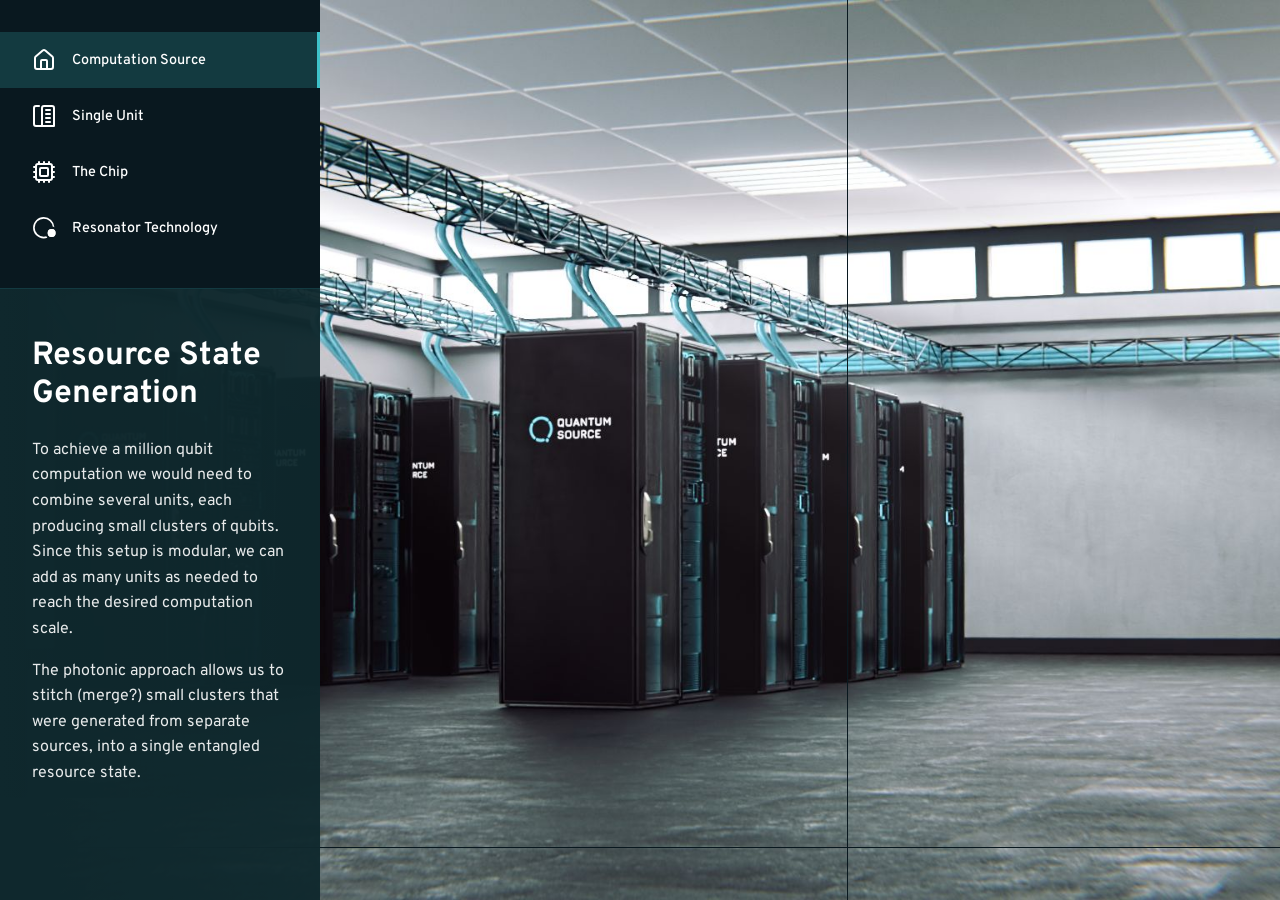
==== index.html @ 1ea974b0 "Nov 21 visuals" ====
<!DOCTYPE html>
<html lang="en">
<head>
    <meta charset="UTF-8">
    <meta name="viewport" content="width=device-width, initial-scale=1.0">
    <title>Quantum Source - Universal Quantum Computing</title>
    <link rel="icon" href="favicon.ico" type="image/x-icon">
    
    <!-- Google Fonts -->
    <link rel="preconnect" href="https://fonts.googleapis.com">
    <link rel="preconnect" href="https://fonts.gstatic.com" crossorigin>
    <link href="https://fonts.googleapis.com/css2?family=Overpass:ital,wght@0,100..900;1,100..900&display=swap" rel="stylesheet">
    
    <!-- Styles -->
    <link rel="stylesheet" href="style.css">
</head>
<body>
    <!-- Background Animation/Image Container -->
    <div class="background-container">
        <div id="clickCaptureLayer" class="click-capture-layer"></div>
        <img src="assets/images/state1.jpg" 
             alt="Quantum Source Lab Environment" 
             class="state-visual"
             id="stateVisual">
        <video class="state-animation" 
               id="stateAnimation"
               preload="auto"
               muted
               playsinline
               webkit-playsinline
               disablePictureInPicture>
            <source src="" type="video/webm">
        </video>
    </div>

    <!-- Desktop Sidebar -->
    <div class="sidebar">
        <!-- Utility Menu -->
        <div class="utility-menu">
            <button class="utility-btn" title="Menu">
                <svg class="utility-icon" viewBox="0 0 24 24">
                    <path d="M3 18h18v-2H3v2zm0-5h18v-2H3v2zm0-7v2h18V6H3z"/>
                </svg>
            </button>
            
            <button class="utility-btn" title="Home">
                <svg class="utility-icon" viewBox="0 0 24 24">
                    <path d="M10 20v-6h4v6h5v-8h3L12 3 2 12h3v8z"/>
                </svg>
            </button>
            
            <button class="utility-btn" title="Audio">
                <svg class="utility-icon" viewBox="0 0 24 24">
                    <path d="M3 9v6h4l5 5V4L7 9H3zm13.5 3c0-1.77-1.02-3.29-2.5-4.03v8.05c1.48-.73 2.5-2.25 2.5-4.02zM14 3.23v2.06c2.89.86 5 3.54 5 6.71s-2.11 5.85-5 6.71v2.06c4.01-.91 7-4.49 7-8.77s-2.99-7.86-7-8.77z"/>
                </svg>
            </button>
        </div>

        <!-- Desktop Navigation Menu -->
        <nav class="nav-menu">
            <button class="nav-item active" data-state="1">
                <img src="assets/ui-icons/nav-bar/house.svg" class="nav-icon" alt="Computation Source Icon">
                <span class="nav-text">Computation Source</span>
            </button>
            
            <button class="nav-item" data-state="2">
                <img src="assets/ui-icons/nav-bar/building-2.svg" class="nav-icon" alt="Single Unit Icon">
                <span class="nav-text">Single Unit</span>
            </button>
            
            <button class="nav-item" data-state="3">
                <img src="assets/ui-icons/nav-bar/cpu.svg" class="nav-icon" alt="The Chip Icon">
                <span class="nav-text">The Chip</span>
            </button>
            
            <button class="nav-item" data-state="4">
                <img src ="assets/ui-icons/nav-bar/cavity-QED2.svg" class="nav-icon" alt="Resonator Technology Icon">
                <span class="nav-text">Resonator Technology</span>
            </button>
        </nav>

        <!-- Desktop Content Area -->
        <div class="content-area" id="contentArea">
            <h1 class="main-title" id="mainTitle">Resource State Generation</h1>
            <p class="description" id="description1">
                To achieve a million qubit computation we would need to combine several units, each producing small clusters of qubits. Since this setup is modular, we can add as many units as needed to reach the desired computation scale.
            </p>
            <p class="description" id="description2">
                The photonic approach allows us to stitch (merge?) small clusters that were generated from separate sources, into a single entangled resource state.
            </p>
        </div>
    </div>

    <!-- Mobile Navigation Bar (shown only on mobile) -->
    <div class="mobile-nav-bar">
        <button class="nav-item active" data-state="1">
            <img src="assets/ui-icons/nav-bar/house.svg" class="nav-icon" alt="Computation Source Icon">
            <span class="nav-text">Computation Source</span>
        </button>
        
        <button class="nav-item" data-state="2">
            <img src="assets/ui-icons/nav-bar/building-2.svg" class="nav-icon" alt="Single Unit Icon">
            <span class="nav-text">Single Unit</span>
        </button>
        
        <button class="nav-item" data-state="3">
            <img src="assets/ui-icons/nav-bar/cpu.svg" class="nav-icon" alt="The Chip Icon">
            <span class="nav-text">The Chip</span>
        </button>
        
        <button class="nav-item" data-state="4">
            <img src="assets/ui-icons/nav-bar/cavity-QED2.svg" class="nav-icon" alt="Resonator Technology Icon">
            <span class="nav-text">Resonator Technology</span>
        </button>
    </div>

    <!-- Mobile Content Strip (shown only on mobile) -->
    <div class="mobile-content-strip" id="mobileContentArea">
        <h1 class="main-title" id="mobileMainTitle">Resource State Generation</h1>
        <p class="description" id="mobileDescription1">
            To achieve a million qubit computation we would need to combine several units, each producing small clusters of qubits. Since this setup is modular, we can add as many units as needed to reach the desired computation scale.
        </p>
        <p class="description" id="mobileDescription2">
            The photonic approach allows us to stitch (merge?) small clusters that were generated from separate sources, into a single entangled resource state.
        </p>
    </div>

    <!-- Script -->
    <script src="script.js"></script>
</body>
</html>
---- style.css ----
/* CSS Variables v13 - Fixed Mobile Layouts with Performance Optimizations */
:root {
    --secondary-bg: #0F282D;
    --main-bg: #183948;
    --menu-bar: #09181F;
    --secondary: #166470;
    --accent: #3EC1C9;
    --text-overlay-bg: rgba(15, 40, 45, 0.8);
    --menu-gradient: linear-gradient(90deg, #0F282D 0%, rgba(15, 40, 45, 0.8) 100%);
}

/* CSS Reset */
* {
    margin: 0;
    padding: 0;
    box-sizing: border-box;
}

html, body {
    height: 100%;
    font-family: 'Overpass', -apple-system, BlinkMacSystemFont, 'Segoe UI', Roboto, sans-serif;
    overflow: hidden;
    background: var(--menu-bar);
    /* Optimize touch responsiveness */
    touch-action: manipulation;
    -webkit-tap-highlight-color: transparent;
}

/* Full Screen Background Container */
.background-container {
    position: fixed;
    top: 0;
    left: 0;
    width: 100vw;
    height: 100vh;
    z-index: 1;
    overflow: hidden;
}

.state-visual {
    width: 100%;
    height: 100%;
    object-fit: cover;
    object-position: center;
    will-change: transform;
}

.state-animation {
    position: absolute;
    top: 0;
    left: 0;
    width: 100%;
    height: 100%;
    object-fit: cover;
    object-position: center;
    opacity: 0;
    transition: opacity 0.1s ease;
    z-index: 2;
    will-change: opacity;
}

.state-animation.playing {
    opacity: 1;
}

/* Make background elements completely non-interactive, EXCEPT the click capture layer */
.background-container {
    touch-action: none;
}

.state-visual,
.state-animation {
    pointer-events: none;
    user-select: none;
    -webkit-user-select: none;
    -webkit-touch-callout: none;
    -webkit-tap-highlight-color: transparent;
}

/* Prevent double-tap zooming */
.background-container {
    touch-action: none;
}

/* Desktop Layout - Default */
.sidebar {
    position: fixed;
    top: 0;
    left: 0;
    width: 25vw;
    height: 100vh;
    background: var(--menu-gradient);
    z-index: 10;
    display: flex;
    flex-direction: column;
}

/* Desktop Navigation Menu */
.nav-menu {
    background: var(--menu-bar);
    padding: 2rem 0;
    border-bottom: 1px solid rgba(62, 193, 201, 0.2);
}

.nav-item {
    display: flex;
    align-items: center;
    padding: 1rem 2rem;
    color: white;
    text-decoration: none;
    transition: background-color 0.1s ease, padding-left 0.15s ease, transform 0.05s ease;
    border: none;
    background: none;
    width: 100%;
    cursor: pointer;
    font-family: inherit;
    position: relative;
    overflow: hidden;
    transform: scale(1);
}

/* Immediate press feedback */
.nav-item:active {
    transform: scale(0.97);
    transition: transform 0.05s ease;
}

/* Ripple effect for immediate feedback */
.nav-item::before {
    content: '';
    position: absolute;
    top: 50%;
    left: 50%;
    width: 0;
    height: 0;
    border-radius: 50%;
    background: rgba(255, 255, 255, 0.3);
    transform: translate(-50%, -50%);
    transition: width 0.4s ease, height 0.4s ease;
}

.nav-item.ripple::before {
    width: 300px;
    height: 300px;
}

.nav-item:hover {
    background: rgba(62, 193, 201, 0.1);
    padding-left: 2.5rem;
}

.nav-item.active {
    background: rgba(62, 193, 201, 0.2);
    border-right: 3px solid var(--accent);
}

.nav-icon {
    width: 24px;
    height: 24px;
    margin-right: 1rem;
    fill: currentColor;
}

.nav-icon[src$=".svg"] {
    filter: brightness(0) invert(1);
}

.nav-text {
    font-size: 0.9rem;
    font-weight: 500;
}

/* Desktop Content Area */
.content-area {
    flex: 1;
    padding: 3rem 2rem;
    background: var(--text-overlay-bg);
    overflow-y: auto;
    transition: opacity 0.2s ease;
}

.content-area.fade-out {
    opacity: 0;
}

.main-title {
    font-family: 'Overpass', sans-serif;
    font-weight: 700;
    font-size: 2rem;
    color: white !important;
    line-height: 1.2;
    margin-bottom: 1.5rem;
}

.description {
    color: rgba(255, 255, 255, 0.9) !important;
    line-height: 1.6;
    font-size: 1rem;
    margin-bottom: 1rem;
}

.description:last-child {
    margin-bottom: 0;
}

.highlight {
    color: var(--accent) !important;
    font-weight: 600;
}

/* Mobile elements - hidden on desktop */
.mobile-nav-bar {
    display: none;
}

.mobile-content-strip {
    display: none;
}

.utility-menu {
    display: none;
}

/* Tablet Layout */
@media (max-width: 1024px) {
    .sidebar {
        width: 35vw;
    }
    
    .main-title {
        font-size: 1.75rem;
    }
    
    .nav-item {
        padding: 0.75rem 1.5rem;
    }
    
    .nav-item:hover {
        padding-left: 2rem;
    }
}

/* MOBILE LAYOUTS - General mobile styles first */
@media (max-width: 768px) {
    /* Hide desktop sidebar on all mobile */
    .sidebar {
        display: none;
    }
    
    /* Mobile nav bar styling */
    .mobile-nav-bar {
        display: flex;
        position: fixed;
        top: 0;
        left: 0;
        width: 100vw;
        height: 60px;
        background: var(--menu-bar);
        z-index: 20;
        align-items: center;
        justify-content: space-around;
        border-bottom: 1px solid rgba(62, 193, 201, 0.2);
    }
    
    .mobile-nav-bar .nav-item {
        display: flex;
        flex-direction: column;
        align-items: center;
        padding: 0.5rem;
        color: white;
        background: none;
        border: none;
        cursor: pointer;
        font-family: inherit;
        transition: all 0.1s ease;
        flex: 1;
        gap: 0.25rem;
        margin-right: 0;
    }
    
    .mobile-nav-bar .nav-item:active {
        transform: scale(0.95);
    }
    
    .mobile-nav-bar .nav-item:hover {
        background: rgba(62, 193, 201, 0.1);
    }
    
    .mobile-nav-bar .nav-item.active {
        background: rgba(62, 193, 201, 0.2);
        border-bottom: 2px solid var(--accent);
        border-right: none;
    }
    
    .mobile-nav-bar .nav-icon {
        width: 20px;
        height: 20px;
        fill: currentColor;
        margin-right: 0;
    }
    
    .mobile-nav-bar .nav-icon[src$=".svg"] {
        filter: brightness(0) invert(1);
    }
    
    .mobile-nav-bar .nav-text {
        font-size: 0.7rem;
        font-weight: 500;
    }
    
    /* Mobile content strip styling */
    .mobile-content-strip {
        display: block;
        position: fixed;
        bottom: 0;
        left: 0;
        right: 0;
        width: 100vw;
        background: var(--text-overlay-bg);
        z-index: 15;
        padding: 1.25rem;
        overflow-y: auto;
        transition: opacity 0.2s ease;
        box-shadow: 0 -2px 15px rgba(0, 0, 0, 0.4);
    }
    
    .mobile-content-strip.fade-out {
        opacity: 0;
    }
    
    .mobile-content-strip .main-title {
        font-size: 1.3rem;
        margin-bottom: 0.75rem;
        line-height: 1.2;
        color: white !important;
        font-weight: 700;
    }
    
    .mobile-content-strip .description {
        font-size: 0.95rem;
        line-height: 1.5;
        margin-bottom: 0.5rem;
        color: rgba(255, 255, 255, 0.9) !important;
    }
    
    .mobile-content-strip .description:last-child {
        margin-bottom: 0;
    }
}

/* MOBILE PORTRAIT Mode - for taller screens */
@media (max-width: 768px) and (orientation: portrait) {
    /* Background container fills viewport */
    .background-container {
        position: fixed;
        top: 60px;
        left: 0;
        right: 0;
        bottom: 0;
        width: 100vw;
        height: calc(100vh - 60px);
        z-index: 1;
    }
    
    /* Image anchored to top of container */
    .state-visual,
    .state-animation {
        position: absolute;
        top: 0;
        left: 0;
        width: 100%;
        height: auto;
        max-height: 65vh;
        object-fit: contain;
        object-position: top center;
    }
    
    /* Content strip - positioned by JavaScript */
    .mobile-content-strip {
        position: fixed;
        left: 0;
        right: 0;
        width: 100vw;
        background: var(--text-overlay-bg);
        z-index: 15;
        padding: 1.25rem;
        overflow-y: auto;
        transition: top 0.3s ease;
        box-shadow: 0 -2px 15px rgba(0, 0, 0, 0.4);
    }
}

/* LANDSCAPE Mode - When height < 740px */
@media (max-width: 1024px) and (orientation: landscape) {
    /* Hide portrait mobile elements */
    .mobile-nav-bar {
        display: none !important;
    }
    
    .mobile-content-strip {
        display: none !important;
    }
    
    /* Show landscape sidebar */
    .sidebar {
        display: flex !important;
        position: fixed;
        top: 0;
        left: 0;
        width: 12vw;
        min-width: 80px;
        height: 100vh;
        background: var(--menu-bar);
        z-index: 10;
        flex-direction: column;
        border-right: 1px solid rgba(62, 193, 201, 0.2);
    }
    
    .sidebar .nav-menu {
        padding: 1rem 0;
        border-bottom: none;
        background: transparent;
    }
    
    .sidebar .nav-item {
        flex-direction: column;
        padding: 0.75rem 0.5rem;
        text-align: center;
        margin-right: 0;
    }
    
    .sidebar .nav-item:hover {
        padding-left: 0.5rem;
    }
    
    .sidebar .nav-item.active {
        border-right: none;
        border-left: 3px solid var(--accent);
    }
    
    .sidebar .nav-icon {
        margin-right: 0;
        margin-bottom: 0.25rem;
        width: 20px;
        height: 20px;
    }
    
    .sidebar .nav-text {
        font-size: 0.65rem;
        line-height: 1;
    }
    
    /* Hide sidebar's content area */
    .sidebar .content-area {
        display: none;
    }
    
    /* Show desktop content area in middle */
    .content-area {
        display: block !important;
        position: fixed;
        top: 0;
        left: 12vw;
        width: 35vw;
        height: 100vh;
        padding: 2rem 1.5rem;
        overflow-y: auto;
        background: var(--text-overlay-bg);
        z-index: 5;
    }
    
    .content-area .main-title {
        font-size: 1.4rem;
        margin-bottom: 1rem;
    }
    
    .content-area .description {
        font-size: 0.9rem;
        line-height: 1.5;
    }
    
    /* Background on right side for landscape */
    .background-container {
        position: fixed;
        left: 47vw;
        right: 0;
        top: 0;
        height: 100vh;
        width: 53vw;
        z-index: 1;
        display: block;
    }
    
    /* Reset visual positioning for landscape */
    .state-visual,
    .state-animation {
        position: absolute;
        width: 100%;
        height: 100%;
        object-fit: cover;
        object-position: center;
        max-height: none;
    }
}

/* Small devices portrait adjustments */
@media (max-width: 480px) and (min-height: 740px) {
    .mobile-nav-bar {
        height: 50px;
    }
    
    .mobile-nav-bar .nav-icon {
        width: 18px;
        height: 18px;
    }
    
    .mobile-nav-bar .nav-text {
        font-size: 0.65rem;
    }
    
    .background-container {
        top: 50px;
        height: calc(100vh - 50px);
    }
    
    .state-visual,
    .state-animation {
        max-height: calc(100vh - 50px - 180px); /* Adjusted for smaller nav */
    }
    
    .mobile-content-strip {
        max-height: 40vh;
        padding: 1rem;
    }
    
    .mobile-content-strip .main-title {
        font-size: 1.15rem;
    }
    
    .mobile-content-strip .description {
        font-size: 0.85rem;
    }
}

/* Text transition effects */
.text-transition-wrapper {
    transition: opacity 0.2s ease-in-out;
}

.click-capture-layer {
    position: absolute;
    top: 0;
    left: 0;
    width: 100%;
    height: 100%;
    z-index: 5; /* Above videos but below UI elements */
    cursor: pointer; /* Shows a hand cursor to indicate clickability */
    pointer-events: auto; /* Allows clicks to pass through */

    -webkit-user-select: none !important;
    -ms-user-select: none !important;
    user-select: none !important;
    -webkit-tap-highlight-color: transparent !important;
    -webkit-touch-callout: none !important;
    outline: none !important;
}

/* Force alignment between static images and animations regardless of media queries */
.state-visual,
.state-animation {
    position: absolute !important;
    top: 0 !important;
    left: 0 !important;
    width: 100% !important;
    height: 100% !important;
    object-fit: cover !important;
    object-position: center !important;
    max-height: none !important;
}

/* Keep other properties for animations */
.state-animation {
    opacity: 0;
    transition: opacity 0.1s ease;
    z-index: 2;
}

/* Keep videos and images protected from direct interaction */
.state-visual,
.state-animation {
    pointer-events: none;
    user-select: none;
    -webkit-user-select: none;
}

/* FINAL OVERRIDE FOR ALL MEDIA QUERIES - ADD AT END OF FILE */
.state-visual,
.state-animation {
    position: absolute !important;
    left: 0 !important;
    width: 100% !important;
    object-fit: cover !important;
}

/* Desktop and landscape mode */
@media (min-width: 769px), (max-width: 768px) and (orientation: landscape) {
    .state-visual,
    .state-animation {
        top: 0 !important;
        height: 100% !important; 
        max-height: none !important;
        object-position: center !important;
    }
}

/* Portrait mode - show full visuals without cropping */
@media (max-width: 768px) and (orientation: portrait) {
    .state-visual,
    .state-animation {
        position: absolute !important;
        top: 0 !important;
        left: 0 !important;
        width: 100% !important;
        height: auto !important; /* Let height adjust based on aspect ratio */
        max-height: 60vh !important;
        object-fit: contain !important; /* Show entire image without cropping */
        object-position: center top !important;
    }
    
    /* Optional: Add a background color to fill empty space */
    .background-container {
        background-color: #09181F;
        touch-action: none;
        -webkit-tap-highlight-color: transparent !important;
        -webkit-touch-callout: none !important;
        user-select: none !important;
        -webkit-user-select: none !important;
        -ms-user-select: none !important;
        outline: none !important;
    }
}

/* Make sure click capture works */
.click-capture-layer {
    position: absolute !important;
    top: 0 !important;
    left: 0 !important;
    width: 100% !important;
    height: 100% !important;
    z-index: 10 !important;
    cursor: pointer !important;
    pointer-events: auto !important;
}

/* Performance optimizations */
.nav-item,
.state-visual,
.state-animation,
.content-area {
    -webkit-backface-visibility: hidden;
    backface-visibility: hidden;
    -webkit-transform: translateZ(0);
    transform: translateZ(0);
}
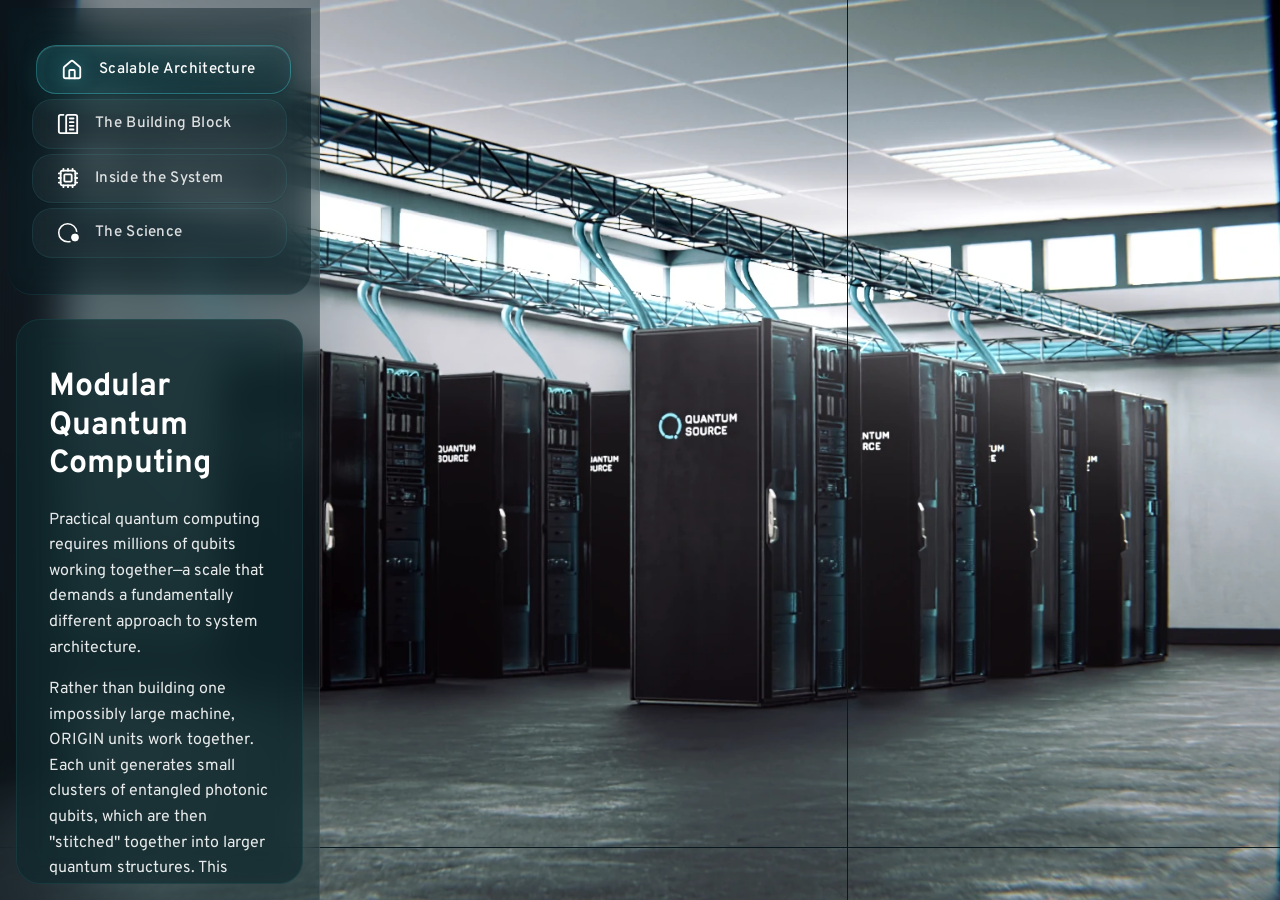
==== commit 4303ca6f: "fixed glitching visuals" ====
--- a/index.html
+++ b/index.html
@@ -18,7 +18,7 @@
     <!-- Background Animation/Image Container -->
     <div class="background-container">
         <div id="clickCaptureLayer" class="click-capture-layer"></div>
-        <img src="assets/images/state1.jpg" 
+        <img src="assets/images/state1.webp" 
              alt="Quantum Source Lab Environment" 
              class="state-visual"
              id="stateVisual">
@@ -59,34 +59,34 @@
         <!-- Desktop Navigation Menu -->
         <nav class="nav-menu">
             <button class="nav-item active" data-state="1">
-                <img src="assets/ui-icons/nav-bar/house.svg" class="nav-icon" alt="Computation Source Icon">
-                <span class="nav-text">Computation Source</span>
+                <img src="assets/ui-icons/nav-bar/house.svg" class="nav-icon" alt="Scalable Architecture Icon">
+                <span class="nav-text">Scalable Architecture</span>
             </button>
             
             <button class="nav-item" data-state="2">
-                <img src="assets/ui-icons/nav-bar/building-2.svg" class="nav-icon" alt="Single Unit Icon">
-                <span class="nav-text">Single Unit</span>
+                <img src="assets/ui-icons/nav-bar/building-2.svg" class="nav-icon" alt="The Building Block Icon">
+                <span class="nav-text">The Building Block</span>
             </button>
             
             <button class="nav-item" data-state="3">
-                <img src="assets/ui-icons/nav-bar/cpu.svg" class="nav-icon" alt="The Chip Icon">
-                <span class="nav-text">The Chip</span>
+                <img src="assets/ui-icons/nav-bar/cpu.svg" class="nav-icon" alt="Inside the System Icon">
+                <span class="nav-text">Inside the System</span>
             </button>
             
             <button class="nav-item" data-state="4">
-                <img src ="assets/ui-icons/nav-bar/cavity-QED2.svg" class="nav-icon" alt="Resonator Technology Icon">
-                <span class="nav-text">Resonator Technology</span>
+                <img src ="assets/ui-icons/nav-bar/cavity-QED2.svg" class="nav-icon" alt="The Science Icon">
+                <span class="nav-text">The Science</span>
             </button>
         </nav>
 
         <!-- Desktop Content Area -->
         <div class="content-area" id="contentArea">
-            <h1 class="main-title" id="mainTitle">Resource State Generation</h1>
+            <h1 class="main-title" id="mainTitle">Modular Quantum Computing</h1>
             <p class="description" id="description1">
-                To achieve a million qubit computation we would need to combine several units, each producing small clusters of qubits. Since this setup is modular, we can add as many units as needed to reach the desired computation scale.
+                Practical quantum computing requires millions of qubits working together—a scale that demands a fundamentally different approach to system architecture.
             </p>
             <p class="description" id="description2">
-                The photonic approach allows us to stitch (merge?) small clusters that were generated from separate sources, into a single entangled resource state.
+                Rather than building one impossibly large machine, ORIGIN units work together. Each unit generates small clusters of entangled photonic qubits, which are then "stitched" together into larger quantum structures. This fusion-based approach means computational power scales with the number of units deployed.
             </p>
         </div>
     </div>
@@ -94,34 +94,34 @@
     <!-- Mobile Navigation Bar (shown only on mobile) -->
     <div class="mobile-nav-bar">
         <button class="nav-item active" data-state="1">
-            <img src="assets/ui-icons/nav-bar/house.svg" class="nav-icon" alt="Computation Source Icon">
-            <span class="nav-text">Computation Source</span>
+            <img src="assets/ui-icons/nav-bar/house.svg" class="nav-icon" alt="Scalable Architecture Icon">
+            <span class="nav-text">Scalable Architecture</span>
         </button>
         
         <button class="nav-item" data-state="2">
-            <img src="assets/ui-icons/nav-bar/building-2.svg" class="nav-icon" alt="Single Unit Icon">
-            <span class="nav-text">Single Unit</span>
+            <img src="assets/ui-icons/nav-bar/building-2.svg" class="nav-icon" alt="The Building Block Icon">
+            <span class="nav-text">The Building Block</span>
         </button>
         
         <button class="nav-item" data-state="3">
-            <img src="assets/ui-icons/nav-bar/cpu.svg" class="nav-icon" alt="The Chip Icon">
-            <span class="nav-text">The Chip</span>
+            <img src="assets/ui-icons/nav-bar/cpu.svg" class="nav-icon" alt="Inside the System Icon">
+            <span class="nav-text">Inside the System</span>
         </button>
         
         <button class="nav-item" data-state="4">
-            <img src="assets/ui-icons/nav-bar/cavity-QED2.svg" class="nav-icon" alt="Resonator Technology Icon">
-            <span class="nav-text">Resonator Technology</span>
+            <img src="assets/ui-icons/nav-bar/cavity-QED2.svg" class="nav-icon" alt="The Science Icon">
+            <span class="nav-text">The Science</span>
         </button>
     </div>
 
     <!-- Mobile Content Strip (shown only on mobile) -->
     <div class="mobile-content-strip" id="mobileContentArea">
-        <h1 class="main-title" id="mobileMainTitle">Resource State Generation</h1>
+        <h1 class="main-title" id="mobileMainTitle">Modular Quantum Computing</h1>
         <p class="description" id="mobileDescription1">
-            To achieve a million qubit computation we would need to combine several units, each producing small clusters of qubits. Since this setup is modular, we can add as many units as needed to reach the desired computation scale.
+            Practical quantum computing requires millions of qubits working together—a scale that demands a fundamentally different approach to system architecture.
         </p>
         <p class="description" id="mobileDescription2">
-            The photonic approach allows us to stitch (merge?) small clusters that were generated from separate sources, into a single entangled resource state.
+            Rather than building one impossibly large machine, ORIGIN units work together. Each unit generates small clusters of entangled photonic qubits, which are then "stitched" together into larger quantum structures. This fusion-based approach means computational power scales with the number of units deployed.
         </p>
     </div>
 
--- a/style.css
+++ b/style.css
@@ -1,4 +1,4 @@
-/* CSS Variables v13 - Fixed Mobile Layouts with Performance Optimizations */
+/* CSS Variables v13 - Modern Elegant Design with Glass Morphism */
 :root {
     --secondary-bg: #0F282D;
     --main-bg: #183948;
@@ -7,6 +7,10 @@
     --accent: #3EC1C9;
     --text-overlay-bg: rgba(15, 40, 45, 0.8);
     --menu-gradient: linear-gradient(90deg, #0F282D 0%, rgba(15, 40, 45, 0.8) 100%);
+    --glass-bg: rgba(255, 255, 255, 0.05);
+    --glass-border: rgba(62, 193, 201, 0.1);
+    --glass-hover: rgba(62, 193, 201, 0.08);
+    --glass-active: linear-gradient(135deg, rgba(62, 193, 201, 0.2), rgba(22, 100, 112, 0.15));
 }
 
 /* CSS Reset */
@@ -52,11 +56,17 @@
     width: 100%;
     height: 100%;
     object-fit: cover;
-    object-position: center;
+    object-position: center center;
     opacity: 0;
     transition: opacity 0.1s ease;
     z-index: 2;
     will-change: opacity;
+    /* Force consistent scaling regardless of video dimensions */
+    transform: scale(1);
+    transform-origin: center center;
+    /* Ensure consistent pixel alignment */
+    backface-visibility: hidden;
+    -webkit-backface-visibility: hidden;
 }
 
 .state-animation.playing {
@@ -89,7 +99,10 @@
     left: 0;
     width: 25vw;
     height: 100vh;
-    background: var(--menu-gradient);
+    background: rgba(15, 40, 45, 0.4);
+    backdrop-filter: blur(20px);
+    -webkit-backdrop-filter: blur(20px);
+    border-right: 1px solid rgba(62, 193, 201, 0.15);
     z-index: 10;
     display: flex;
     flex-direction: column;
@@ -97,86 +110,139 @@
 
 /* Desktop Navigation Menu */
 .nav-menu {
-    background: var(--menu-bar);
-    padding: 2rem 0;
-    border-bottom: 1px solid rgba(62, 193, 201, 0.2);
+    background: rgba(9, 24, 31, 0.3);
+    backdrop-filter: blur(15px);
+    -webkit-backdrop-filter: blur(15px);
+    padding: 2rem 1.5rem;
+    border-bottom: 1px solid rgba(62, 193, 201, 0.1);
+    border-radius: 0 0 24px 24px;
+    margin: 0.5rem;
 }
 
 .nav-item {
     display: flex;
     align-items: center;
-    padding: 1rem 2rem;
-    color: white;
+    padding: 0.8rem 1.5rem;
+    margin: 0.3rem 0;
+    color: rgba(255, 255, 255, 0.85);
     text-decoration: none;
-    transition: background-color 0.1s ease, padding-left 0.15s ease, transform 0.05s ease;
+    transition: all 0.3s cubic-bezier(0.25, 0.46, 0.45, 0.94);
     border: none;
-    background: none;
+    background: rgba(255, 255, 255, 0.05);
+    backdrop-filter: blur(10px);
+    -webkit-backdrop-filter: blur(10px);
+    border-radius: 20px;
     width: 100%;
     cursor: pointer;
     font-family: inherit;
     position: relative;
     overflow: hidden;
     transform: scale(1);
+    border: 1px solid rgba(62, 193, 201, 0.1);
 }
 
 /* Immediate press feedback */
 .nav-item:active {
-    transform: scale(0.97);
-    transition: transform 0.05s ease;
-}
-
-/* Ripple effect for immediate feedback */
+    transform: scale(0.98);
+    transition: transform 0.1s ease;
+}
+
+/* Modern hover effect with pill expansion */
 .nav-item::before {
     content: '';
     position: absolute;
-    top: 50%;
-    left: 50%;
-    width: 0;
-    height: 0;
-    border-radius: 50%;
-    background: rgba(255, 255, 255, 0.3);
-    transform: translate(-50%, -50%);
-    transition: width 0.4s ease, height 0.4s ease;
-}
-
-.nav-item.ripple::before {
-    width: 300px;
-    height: 300px;
+    top: 0;
+    left: 0;
+    right: 0;
+    bottom: 0;
+    background: linear-gradient(135deg, rgba(62, 193, 201, 0.15), rgba(22, 100, 112, 0.15));
+    border-radius: 20px;
+    opacity: 0;
+    transition: opacity 0.3s ease;
+    z-index: -1;
 }
 
 .nav-item:hover {
-    background: rgba(62, 193, 201, 0.1);
-    padding-left: 2.5rem;
+    background: rgba(62, 193, 201, 0.08);
+    border-color: rgba(62, 193, 201, 0.3);
+    color: white;
+    transform: translateX(8px) scale(1.02);
+    box-shadow: 
+        0 4px 20px rgba(62, 193, 201, 0.1),
+        0 2px 8px rgba(0, 0, 0, 0.2);
+}
+
+.nav-item:hover::before {
+    opacity: 1;
 }
 
 .nav-item.active {
-    background: rgba(62, 193, 201, 0.2);
-    border-right: 3px solid var(--accent);
+    background: linear-gradient(135deg, rgba(62, 193, 201, 0.2), rgba(22, 100, 112, 0.15));
+    border-color: rgba(62, 193, 201, 0.4);
+    color: white;
+    box-shadow: 
+        0 6px 25px rgba(62, 193, 201, 0.15),
+        0 3px 12px rgba(0, 0, 0, 0.3),
+        inset 0 1px 0 rgba(255, 255, 255, 0.1);
+    transform: translateX(4px);
+}
+
+/* Add subtle glow animation for active state */
+@keyframes subtle-glow {
+    0%, 100% { box-shadow: 0 6px 25px rgba(62, 193, 201, 0.15), 0 3px 12px rgba(0, 0, 0, 0.3), inset 0 1px 0 rgba(255, 255, 255, 0.1); }
+    50% { box-shadow: 0 6px 30px rgba(62, 193, 201, 0.2), 0 3px 15px rgba(0, 0, 0, 0.3), inset 0 1px 0 rgba(255, 255, 255, 0.15); }
+}
+
+.nav-item.active {
+    background: linear-gradient(135deg, rgba(62, 193, 201, 0.2), rgba(22, 100, 112, 0.15));
+    border-color: rgba(62, 193, 201, 0.4);
+    color: white;
+    animation: subtle-glow 3s ease-in-out infinite;
+    transform: translateX(4px);
 }
 
 .nav-icon {
-    width: 24px;
-    height: 24px;
+    width: 22px;
+    height: 22px;
     margin-right: 1rem;
     fill: currentColor;
+    transition: all 0.3s ease;
+    position: relative;
+    z-index: 1;
 }
 
 .nav-icon[src$=".svg"] {
     filter: brightness(0) invert(1);
 }
 
+.nav-item:hover .nav-icon {
+    transform: scale(1.1);
+}
+
+.nav-item.active .nav-icon {
+    filter: brightness(0) invert(1) drop-shadow(0 0 8px rgba(62, 193, 201, 0.6));
+}
+
 .nav-text {
-    font-size: 0.9rem;
+    font-size: 0.95rem;
     font-weight: 500;
+    position: relative;
+    z-index: 1;
+    letter-spacing: 0.3px;
 }
 
 /* Desktop Content Area */
 .content-area {
     flex: 1;
     padding: 3rem 2rem;
-    background: var(--text-overlay-bg);
+    background: rgba(15, 40, 45, 0.6);
+    backdrop-filter: blur(15px);
+    -webkit-backdrop-filter: blur(15px);
     overflow-y: auto;
-    transition: opacity 0.2s ease;
+    transition: opacity 0.3s ease;
+    margin: 1rem;
+    border-radius: 24px;
+    border: 1px solid rgba(62, 193, 201, 0.1);
 }
 
 .content-area.fade-out {
@@ -254,28 +320,37 @@
         top: 0;
         left: 0;
         width: 100vw;
-        height: 60px;
-        background: var(--menu-bar);
+        height: 85px;
+        background: rgba(9, 24, 31, 0.8);
+        backdrop-filter: blur(20px);
+        -webkit-backdrop-filter: blur(20px);
         z-index: 20;
         align-items: center;
         justify-content: space-around;
-        border-bottom: 1px solid rgba(62, 193, 201, 0.2);
+        border-bottom: 1px solid rgba(62, 193, 201, 0.15);
+        padding: 0.8rem 1rem;
     }
     
     .mobile-nav-bar .nav-item {
         display: flex;
         flex-direction: column;
         align-items: center;
-        padding: 0.5rem;
-        color: white;
-        background: none;
-        border: none;
+        padding: 0.8rem 0.6rem;
+        color: rgba(255, 255, 255, 0.8);
+        background: rgba(255, 255, 255, 0.05);
+        backdrop-filter: blur(10px);
+        -webkit-backdrop-filter: blur(10px);
+        border: 1px solid rgba(62, 193, 201, 0.1);
+        border-radius: 18px;
         cursor: pointer;
         font-family: inherit;
-        transition: all 0.1s ease;
+        transition: all 0.3s cubic-bezier(0.25, 0.46, 0.45, 0.94);
         flex: 1;
-        gap: 0.25rem;
-        margin-right: 0;
+        gap: 0.4rem;
+        margin: 0 0.25rem;
+        max-width: 75px;
+        height: 65px;
+        justify-content: center;
     }
     
     .mobile-nav-bar .nav-item:active {
@@ -283,29 +358,50 @@
     }
     
     .mobile-nav-bar .nav-item:hover {
-        background: rgba(62, 193, 201, 0.1);
+        background: rgba(62, 193, 201, 0.08);
+        border-color: rgba(62, 193, 201, 0.25);
+        color: white;
+        transform: scale(1.05);
     }
     
     .mobile-nav-bar .nav-item.active {
-        background: rgba(62, 193, 201, 0.2);
-        border-bottom: 2px solid var(--accent);
-        border-right: none;
+        background: linear-gradient(135deg, rgba(62, 193, 201, 0.15), rgba(22, 100, 112, 0.1));
+        border-color: rgba(62, 193, 201, 0.3);
+        color: white;
+        box-shadow: 
+            0 4px 15px rgba(62, 193, 201, 0.1),
+            0 2px 8px rgba(0, 0, 0, 0.2),
+            inset 0 1px 0 rgba(255, 255, 255, 0.1);
+        transform: scale(1.02);
     }
     
     .mobile-nav-bar .nav-icon {
-        width: 20px;
-        height: 20px;
+        width: 22px;
+        height: 22px;
         fill: currentColor;
         margin-right: 0;
+        transition: all 0.3s ease;
+        flex-shrink: 0;
     }
     
     .mobile-nav-bar .nav-icon[src$=".svg"] {
         filter: brightness(0) invert(1);
     }
     
+    .mobile-nav-bar .nav-item:hover .nav-icon {
+        transform: scale(1.1);
+    }
+    
+    .mobile-nav-bar .nav-item.active .nav-icon {
+        filter: brightness(0) invert(1) drop-shadow(0 0 6px rgba(62, 193, 201, 0.5));
+    }
+    
     .mobile-nav-bar .nav-text {
-        font-size: 0.7rem;
+        font-size: 0.75rem;
         font-weight: 500;
+        letter-spacing: 0.2px;
+        flex-shrink: 0;
+        text-align: center;
     }
     
     /* Mobile content strip styling */
@@ -316,12 +412,19 @@
         left: 0;
         right: 0;
         width: 100vw;
-        background: var(--text-overlay-bg);
+        background: rgba(15, 40, 45, 0.85);
+        backdrop-filter: blur(20px);
+        -webkit-backdrop-filter: blur(20px);
         z-index: 15;
-        padding: 1.25rem;
+        padding: 2rem 1.5rem;
         overflow-y: auto;
-        transition: opacity 0.2s ease;
-        box-shadow: 0 -2px 15px rgba(0, 0, 0, 0.4);
+        transition: opacity 0.3s ease;
+        box-shadow: 
+            0 -4px 25px rgba(0, 0, 0, 0.3),
+            0 -1px 0 rgba(62, 193, 201, 0.1);
+        border-radius: 0 0 28px 28px;
+        border-top: 1px solid rgba(62, 193, 201, 0.15);
+        min-height: 200px;
     }
     
     .mobile-content-strip.fade-out {
@@ -329,17 +432,17 @@
     }
     
     .mobile-content-strip .main-title {
-        font-size: 1.3rem;
-        margin-bottom: 0.75rem;
+        font-size: 1.4rem;
+        margin-bottom: 1rem;
         line-height: 1.2;
         color: white !important;
         font-weight: 700;
     }
     
     .mobile-content-strip .description {
-        font-size: 0.95rem;
-        line-height: 1.5;
-        margin-bottom: 0.5rem;
+        font-size: 1rem;
+        line-height: 1.6;
+        margin-bottom: 0.8rem;
         color: rgba(255, 255, 255, 0.9) !important;
     }
     
@@ -353,12 +456,12 @@
     /* Background container fills viewport */
     .background-container {
         position: fixed;
-        top: 60px;
+        top: 85px;
         left: 0;
         right: 0;
         bottom: 0;
         width: 100vw;
-        height: calc(100vh - 60px);
+        height: calc(100vh - 85px);
         z-index: 1;
     }
     
@@ -407,35 +510,49 @@
         position: fixed;
         top: 0;
         left: 0;
-        width: 12vw;
-        min-width: 80px;
+        width: 14vw;
+        min-width: 90px;
         height: 100vh;
-        background: var(--menu-bar);
+        background: rgba(9, 24, 31, 0.6);
+        backdrop-filter: blur(20px);
+        -webkit-backdrop-filter: blur(20px);
         z-index: 10;
         flex-direction: column;
-        border-right: 1px solid rgba(62, 193, 201, 0.2);
+        border-right: 1px solid rgba(62, 193, 201, 0.15);
+        padding: 1rem 0.5rem;
     }
     
     .sidebar .nav-menu {
         padding: 1rem 0;
         border-bottom: none;
         background: transparent;
+        border-radius: 16px;
+        margin: 0;
     }
     
     .sidebar .nav-item {
         flex-direction: column;
-        padding: 0.75rem 0.5rem;
+        padding: 0.8rem 0.5rem;
         text-align: center;
-        margin-right: 0;
+        margin: 0.3rem 0;
+        border-radius: 12px;
+        background: rgba(255, 255, 255, 0.05);
+        border: 1px solid rgba(62, 193, 201, 0.08);
     }
     
     .sidebar .nav-item:hover {
-        padding-left: 0.5rem;
+        padding: 0.8rem 0.5rem;
+        transform: scale(1.05);
+        background: rgba(62, 193, 201, 0.08);
+        border-color: rgba(62, 193, 201, 0.2);
     }
     
     .sidebar .nav-item.active {
-        border-right: none;
-        border-left: 3px solid var(--accent);
+        border: 1px solid rgba(62, 193, 201, 0.3);
+        background: linear-gradient(135deg, rgba(62, 193, 201, 0.15), rgba(22, 100, 112, 0.1));
+        box-shadow: 
+            0 4px 15px rgba(62, 193, 201, 0.1),
+            inset 0 1px 0 rgba(255, 255, 255, 0.1);
     }
     
     .sidebar .nav-icon {
@@ -460,13 +577,18 @@
         display: block !important;
         position: fixed;
         top: 0;
-        left: 12vw;
-        width: 35vw;
+        left: 14vw;
+        width: 36vw;
         height: 100vh;
         padding: 2rem 1.5rem;
         overflow-y: auto;
-        background: var(--text-overlay-bg);
+        background: rgba(15, 40, 45, 0.6);
+        backdrop-filter: blur(15px);
+        -webkit-backdrop-filter: blur(15px);
         z-index: 5;
+        margin: 1rem;
+        border-radius: 24px;
+        border: 1px solid rgba(62, 193, 201, 0.1);
     }
     
     .content-area .main-title {
@@ -482,11 +604,11 @@
     /* Background on right side for landscape */
     .background-container {
         position: fixed;
-        left: 47vw;
+        left: 52vw;
         right: 0;
         top: 0;
         height: 100vh;
-        width: 53vw;
+        width: 48vw;
         z-index: 1;
         display: block;
     }
@@ -506,39 +628,49 @@
 /* Small devices portrait adjustments */
 @media (max-width: 480px) and (min-height: 740px) {
     .mobile-nav-bar {
-        height: 50px;
+        height: 80px;
+        padding: 0.6rem 0.8rem;
+    }
+    
+    .mobile-nav-bar .nav-item {
+        height: 60px;
+        padding: 0.7rem 0.5rem;
+        max-width: 70px;
     }
     
     .mobile-nav-bar .nav-icon {
-        width: 18px;
-        height: 18px;
+        width: 20px;
+        height: 20px;
     }
     
     .mobile-nav-bar .nav-text {
-        font-size: 0.65rem;
+        font-size: 0.7rem;
     }
     
     .background-container {
-        top: 50px;
-        height: calc(100vh - 50px);
+        top: 80px;
+        height: calc(100vh - 80px);
     }
     
     .state-visual,
     .state-animation {
-        max-height: calc(100vh - 50px - 180px); /* Adjusted for smaller nav */
+        max-height: calc(100vh - 80px - 200px); /* Adjusted for smaller nav */
     }
     
     .mobile-content-strip {
-        max-height: 40vh;
-        padding: 1rem;
+        max-height: 45vh;
+        padding: 1.5rem 1.2rem;
+        min-height: 180px;
     }
     
     .mobile-content-strip .main-title {
-        font-size: 1.15rem;
+        font-size: 1.25rem;
+        margin-bottom: 0.8rem;
     }
     
     .mobile-content-strip .description {
-        font-size: 0.85rem;
+        font-size: 0.9rem;
+        margin-bottom: 0.7rem;
     }
 }
 
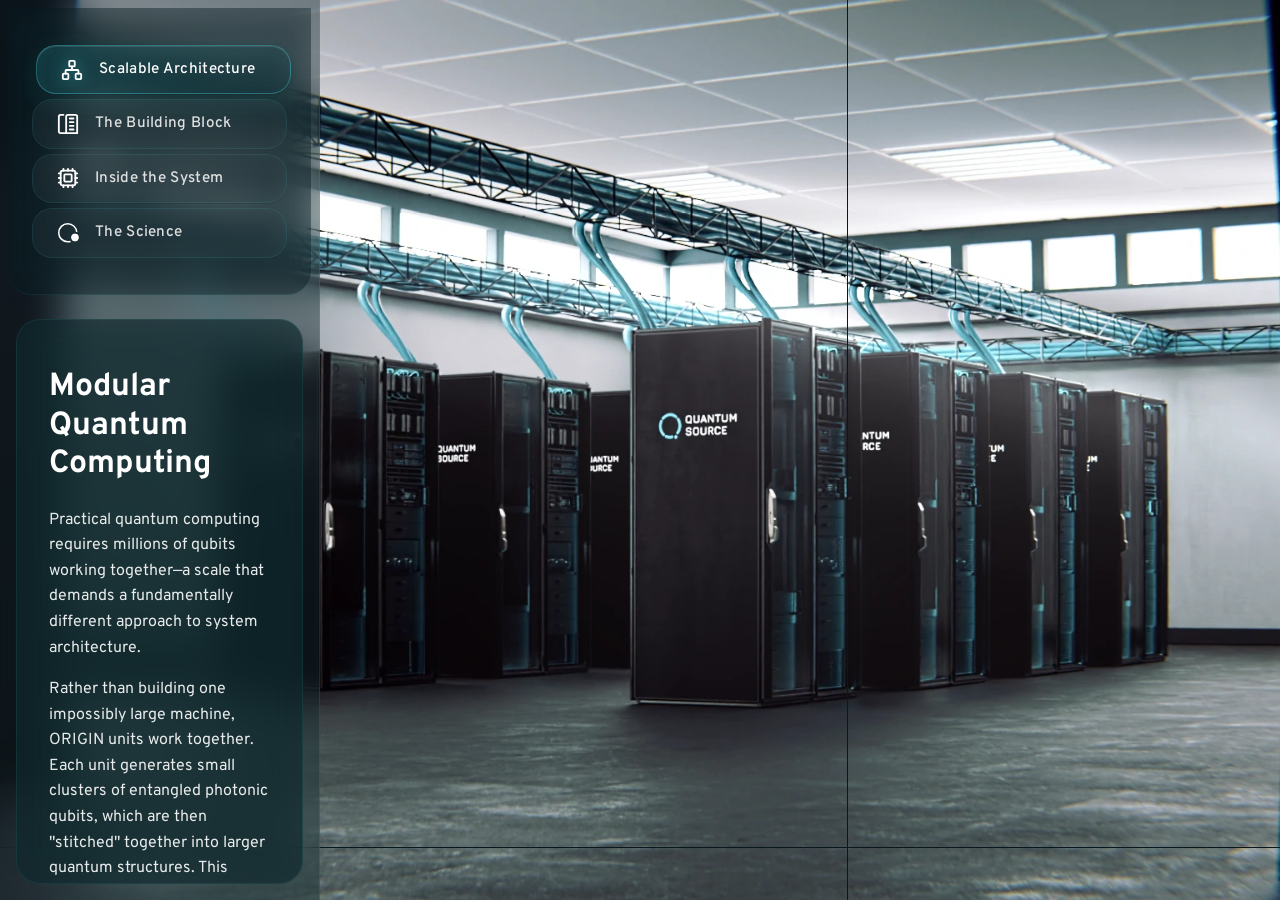
==== commit df5c0ea3: "logic gates illustration" ====
--- a/index.html
+++ b/index.html
@@ -59,7 +59,7 @@
         <!-- Desktop Navigation Menu -->
         <nav class="nav-menu">
             <button class="nav-item active" data-state="1">
-                <img src="assets/ui-icons/nav-bar/house.svg" class="nav-icon" alt="Scalable Architecture Icon">
+                <img src="assets/ui-icons/nav-bar/network.svg" class="nav-icon" alt="Scalable Architecture Icon">
                 <span class="nav-text">Scalable Architecture</span>
             </button>
             
@@ -88,13 +88,14 @@
             <p class="description" id="description2">
                 Rather than building one impossibly large machine, ORIGIN units work together. Each unit generates small clusters of entangled photonic qubits, which are then "stitched" together into larger quantum structures. This fusion-based approach means computational power scales with the number of units deployed.
             </p>
+            <div class="svg-container" id="svgContainer"></div>
         </div>
     </div>
 
     <!-- Mobile Navigation Bar (shown only on mobile) -->
     <div class="mobile-nav-bar">
         <button class="nav-item active" data-state="1">
-            <img src="assets/ui-icons/nav-bar/house.svg" class="nav-icon" alt="Scalable Architecture Icon">
+            <img src="assets/ui-icons/nav-bar/network.svg" class="nav-icon" alt="Scalable Architecture Icon">
             <span class="nav-text">Scalable Architecture</span>
         </button>
         
@@ -123,6 +124,7 @@
         <p class="description" id="mobileDescription2">
             Rather than building one impossibly large machine, ORIGIN units work together. Each unit generates small clusters of entangled photonic qubits, which are then "stitched" together into larger quantum structures. This fusion-based approach means computational power scales with the number of units deployed.
         </p>
+        <div class="svg-container" id="mobileSvgContainer"></div>
     </div>
 
     <!-- Script -->
--- a/style.css
+++ b/style.css
@@ -267,6 +267,47 @@
 
 .description:last-child {
     margin-bottom: 0;
+}
+
+/* SVG Container Styles */
+.svg-container {
+    margin-top: 2rem;
+    text-align: center;
+    opacity: 0;
+    transition: opacity 0.5s ease-in;
+    width: 100%;
+}
+
+.svg-container svg {
+    width: 100% !important;
+    height: auto !important;
+    max-height: 300px;
+    min-height: 200px;
+    filter: drop-shadow(0 2px 8px rgba(0, 0, 0, 0.3));
+    display: block;
+    margin: 0 auto;
+}
+
+/* Mobile SVG adjustments */
+@media (max-width: 768px) {
+    .svg-container {
+        margin-top: 1.5rem;
+    }
+    
+    .svg-container svg {
+        width: 100% !important;
+        max-height: 220px;
+        min-height: 150px;
+    }
+}
+
+/* Landscape mode SVG adjustments */
+@media (max-width: 1024px) and (orientation: landscape) {
+    .svg-container svg {
+        width: 100% !important;
+        max-height: 180px;
+        min-height: 120px;
+    }
 }
 
 .highlight {
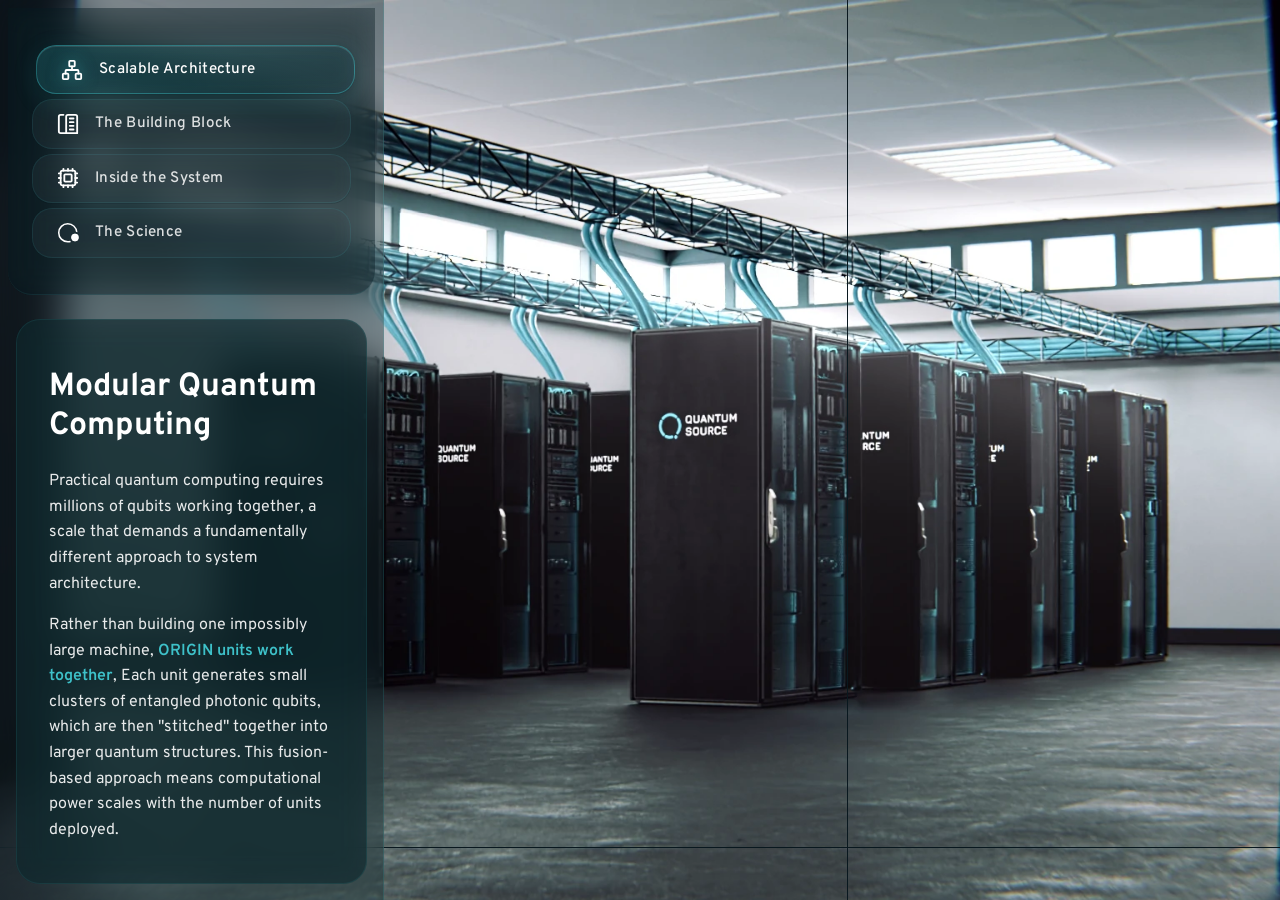
==== commit b998b845: "Mobile nav bar seperate text" ====
--- a/index.html
+++ b/index.html
@@ -58,22 +58,22 @@
 
         <!-- Desktop Navigation Menu -->
         <nav class="nav-menu">
-            <button class="nav-item active" data-state="1">
+            <button class="nav-item active" data-state="1" data-mobile-text="Architecture">
                 <img src="assets/ui-icons/nav-bar/network.svg" class="nav-icon" alt="Scalable Architecture Icon">
                 <span class="nav-text">Scalable Architecture</span>
             </button>
             
-            <button class="nav-item" data-state="2">
+            <button class="nav-item" data-state="2" data-mobile-text="Origin">
                 <img src="assets/ui-icons/nav-bar/building-2.svg" class="nav-icon" alt="The Building Block Icon">
                 <span class="nav-text">The Building Block</span>
             </button>
             
-            <button class="nav-item" data-state="3">
+            <button class="nav-item" data-state="3" data-mobile-text="System">
                 <img src="assets/ui-icons/nav-bar/cpu.svg" class="nav-icon" alt="Inside the System Icon">
                 <span class="nav-text">Inside the System</span>
             </button>
             
-            <button class="nav-item" data-state="4">
+            <button class="nav-item" data-state="4" data-mobile-text="Science">
                 <img src ="assets/ui-icons/nav-bar/cavity-QED2.svg" class="nav-icon" alt="The Science Icon">
                 <span class="nav-text">The Science</span>
             </button>
@@ -94,22 +94,22 @@
 
     <!-- Mobile Navigation Bar (shown only on mobile) -->
     <div class="mobile-nav-bar">
-        <button class="nav-item active" data-state="1">
+        <button class="nav-item active" data-state="1" data-mobile-text="Scalability">
             <img src="assets/ui-icons/nav-bar/network.svg" class="nav-icon" alt="Scalable Architecture Icon">
             <span class="nav-text">Scalable Architecture</span>
         </button>
         
-        <button class="nav-item" data-state="2">
+        <button class="nav-item" data-state="2" data-mobile-text="Origin">
             <img src="assets/ui-icons/nav-bar/building-2.svg" class="nav-icon" alt="The Building Block Icon">
             <span class="nav-text">The Building Block</span>
         </button>
         
-        <button class="nav-item" data-state="3">
+        <button class="nav-item" data-state="3" data-mobile-text="System">
             <img src="assets/ui-icons/nav-bar/cpu.svg" class="nav-icon" alt="Inside the System Icon">
             <span class="nav-text">Inside the System</span>
         </button>
         
-        <button class="nav-item" data-state="4">
+        <button class="nav-item" data-state="4" data-mobile-text="Science">
             <img src="assets/ui-icons/nav-bar/cavity-QED2.svg" class="nav-icon" alt="The Science Icon">
             <span class="nav-text">The Science</span>
         </button>
--- a/style.css
+++ b/style.css
@@ -97,7 +97,7 @@
     position: fixed;
     top: 0;
     left: 0;
-    width: 25vw;
+    width: 30vw;
     height: 100vh;
     background: rgba(15, 40, 45, 0.4);
     backdrop-filter: blur(20px);
@@ -243,6 +243,34 @@
     margin: 1rem;
     border-radius: 24px;
     border: 1px solid rgba(62, 193, 201, 0.1);
+    /* Custom scrollbar styling */
+    scrollbar-width: thin;
+    scrollbar-color: rgba(62, 193, 201, 0.6) rgba(255, 255, 255, 0.1);
+}
+
+/* Webkit scrollbar styling for desktop content area */
+.content-area::-webkit-scrollbar {
+    width: 8px;
+}
+
+.content-area::-webkit-scrollbar-track {
+    background: rgba(255, 255, 255, 0.05);
+    border-radius: 4px;
+    margin: 8px 0;
+}
+
+.content-area::-webkit-scrollbar-thumb {
+    background: rgba(62, 193, 201, 0.6);
+    border-radius: 4px;
+    transition: background 0.3s ease;
+}
+
+.content-area::-webkit-scrollbar-thumb:hover {
+    background: rgba(62, 193, 201, 0.8);
+}
+
+.content-area::-webkit-scrollbar-corner {
+    background: transparent;
 }
 
 .content-area.fade-out {
@@ -331,7 +359,7 @@
 /* Tablet Layout */
 @media (max-width: 1024px) {
     .sidebar {
-        width: 35vw;
+        width: 42vw;
     }
     
     .main-title {
@@ -367,16 +395,17 @@
         -webkit-backdrop-filter: blur(20px);
         z-index: 20;
         align-items: center;
-        justify-content: space-around;
+        justify-content: center;
         border-bottom: 1px solid rgba(62, 193, 201, 0.15);
-        padding: 0.8rem 1rem;
+        padding: 0.8rem 0.5rem;
+        gap: 0.5rem;
     }
     
     .mobile-nav-bar .nav-item {
         display: flex;
         flex-direction: column;
         align-items: center;
-        padding: 0.8rem 0.6rem;
+        padding: 0.8rem 1rem;
         color: rgba(255, 255, 255, 0.8);
         background: rgba(255, 255, 255, 0.05);
         backdrop-filter: blur(10px);
@@ -388,8 +417,6 @@
         transition: all 0.3s cubic-bezier(0.25, 0.46, 0.45, 0.94);
         flex: 1;
         gap: 0.4rem;
-        margin: 0 0.25rem;
-        max-width: 75px;
         height: 65px;
         justify-content: center;
     }
@@ -551,8 +578,8 @@
         position: fixed;
         top: 0;
         left: 0;
-        width: 14vw;
-        min-width: 90px;
+        width: 17vw;
+        min-width: 108px;
         height: 100vh;
         background: rgba(9, 24, 31, 0.6);
         backdrop-filter: blur(20px);
@@ -618,8 +645,8 @@
         display: block !important;
         position: fixed;
         top: 0;
-        left: 14vw;
-        width: 36vw;
+        left: 17vw;
+        width: 33vw;
         height: 100vh;
         padding: 2rem 1.5rem;
         overflow-y: auto;
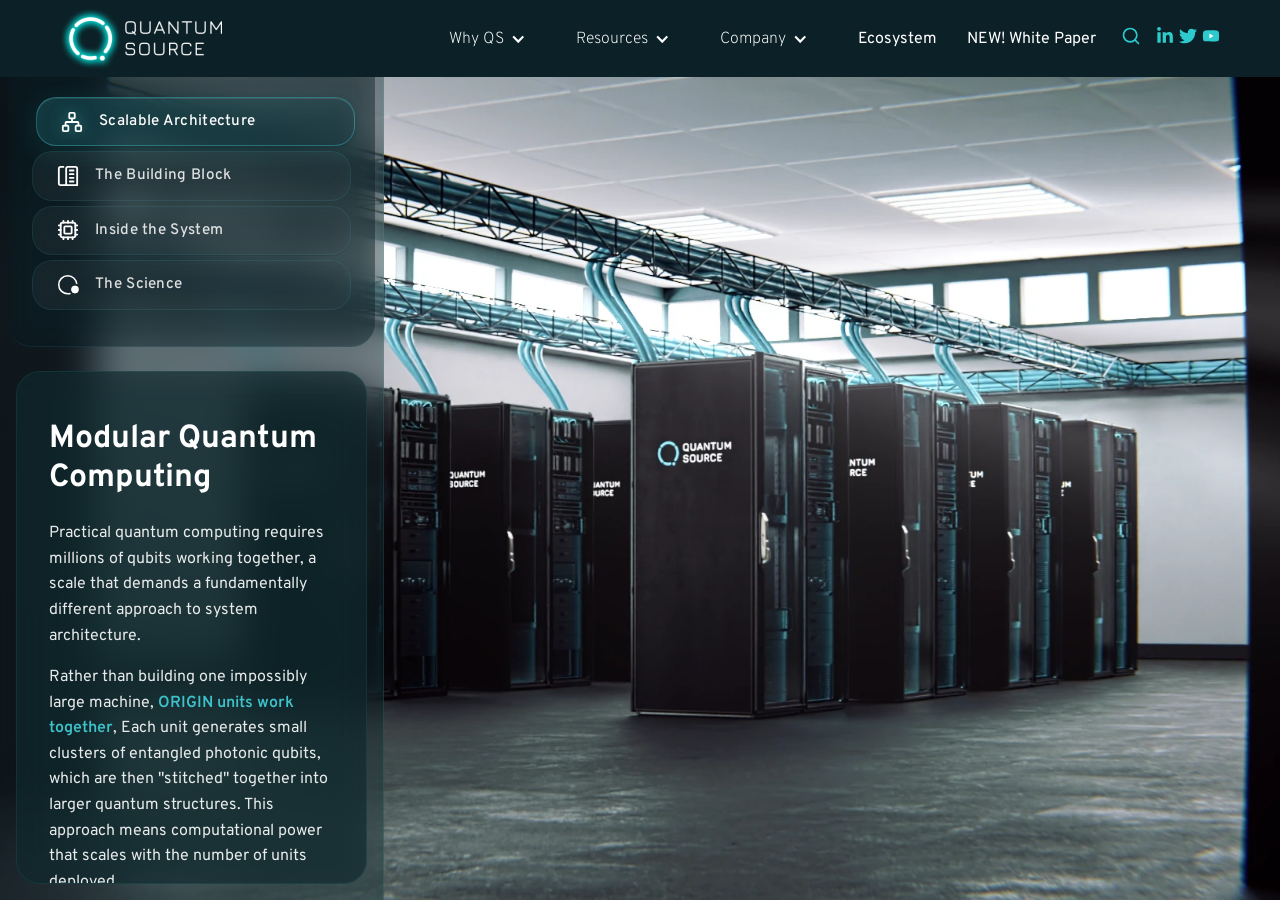
==== commit 29217cbd: "header integration" ====
--- a/index.html
+++ b/index.html
@@ -12,9 +12,153 @@
     <link href="https://fonts.googleapis.com/css2?family=Overpass:ital,wght@0,100..900;1,100..900&display=swap" rel="stylesheet">
     
     <!-- Styles -->
+    <link rel="stylesheet" href="header/header.css">
     <link rel="stylesheet" href="style.css">
 </head>
 <body>
+    <!-- Site Header -->
+    <div data-animation="default" data-collapse="medium" data-duration="400" data-easing="ease" data-easing2="ease"
+        role="banner" class="navbar--dark w-nav" id="siteHeader">
+        <div class="container w-container">
+            <div class="div-block-4">
+                <div class="div-block-3">
+                    <a href="https://webs-stellar-site-9d0609.webflow.io/" class="brand-2 me-3 w-nav-brand"
+                        aria-label="home">
+                        <img src="header/qs-logo.png" loading="lazy" width="162" alt="Quantum Source" class="image-57">
+                    </a>
+                    <nav role="navigation" class="nav-menu-2 w-nav-menu">
+                        <div data-hover="false" data-delay="0" class="dropdown-2 w-dropdown" style="max-width: 1120px;">
+                            <div class="dropdown-toggle-2 w-dropdown-toggle" aria-haspopup="menu" aria-expanded="false"
+                                role="button" tabindex="0">
+                                <a href="https://webs-stellar-site-9d0609.webflow.io/resources" class="link-14">Why
+                                    QS</a>
+                                <div class="icon-3 w-icon-dropdown-toggle" aria-hidden="true"></div>
+                            </div>
+                            <nav class="dropdown-list-2 w-dropdown-list">
+                                <a href="https://webs-stellar-site-9d0609.webflow.io/approach"
+                                    class="dropdown-link-3 w-dropdown-link" tabindex="0">Approach</a>
+                                <a href="https://webs-stellar-site-9d0609.webflow.io/technology"
+                                    class="dropdown-link-3 w-dropdown-link" tabindex="0">Technology</a>
+                                <a href="https://webs-stellar-site-9d0609.webflow.io/building-block" aria-current="page"
+                                    class="dropdown-link-2 w-dropdown-link w--current" tabindex="0">Building Block</a>
+                            </nav>
+                        </div>
+                        <div data-hover="false" data-delay="0" class="dropdown-2 w-dropdown" style="max-width: 1120px;">
+                            <div class="dropdown-toggle-2 w-dropdown-toggle" aria-haspopup="menu" aria-expanded="false"
+                                role="button" tabindex="0">
+                                <a href="https://webs-stellar-site-9d0609.webflow.io/resources"
+                                    class="link-14">Resources</a>
+                                <div class="icon-3 w-icon-dropdown-toggle" aria-hidden="true"></div>
+                            </div>
+                            <nav class="dropdown-list-2 w-dropdown-list">
+                                <a href="https://webs-stellar-site-9d0609.webflow.io/resources"
+                                    class="dropdown-link-3 w-dropdown-link" tabindex="0">All</a>
+                                <a href="https://webs-stellar-site-9d0609.webflow.io/blogs"
+                                    class="dropdown-link-3 w-dropdown-link" tabindex="0">Blogs</a>
+                                <a href="https://webs-stellar-site-9d0609.webflow.io/papers"
+                                    class="dropdown-link-2 w-dropdown-link" tabindex="0">Papers</a>
+                                <a href="https://webs-stellar-site-9d0609.webflow.io/videos"
+                                    class="dropdown-link-4 w-dropdown-link" tabindex="0">Videos</a>
+                                <a href="https://webs-stellar-site-9d0609.webflow.io/news"
+                                    class="dropdown-link-5 w-dropdown-link" tabindex="0">News</a>
+                            </nav>
+                        </div>
+                        <div data-hover="false" data-delay="0" class="dropdown-2 w-dropdown" style="max-width: 1120px;">
+                            <div class="dropdown-toggle-2 w-dropdown-toggle" aria-haspopup="menu" aria-expanded="false"
+                                role="button" tabindex="0">
+                                <a href="https://webs-stellar-site-9d0609.webflow.io/resources"
+                                    class="link-14">Company</a>
+                                <div class="icon-3 w-icon-dropdown-toggle" aria-hidden="true"></div>
+                            </div>
+                            <nav class="dropdown-list-2 w-dropdown-list">
+                                <a href="https://webs-stellar-site-9d0609.webflow.io/about-us"
+                                    class="dropdown-link-3 w-dropdown-link" tabindex="0">About</a>
+                                <a href="https://www.linkedin.com/company/quantum-source-labs-ltd/" target="_blank"
+                                    class="dropdown-link-3 w-dropdown-link" tabindex="0">Careers</a>
+                                <a href="https://webs-stellar-site-9d0609.webflow.io/contact-us"
+                                    class="dropdown-link-2 w-dropdown-link" tabindex="0">Contact Us</a>
+                            </nav>
+                        </div>
+                        <a href="https://webs-stellar-site-9d0609.webflow.io/ecosystem" class="nav-link-2 w-nav-link"
+                            style="max-width: 1120px;">Ecosystem</a>
+                        <a href="https://webs-stellar-site-9d0609.webflow.io/contact-us" class="nav-link-2 w-nav-link"
+                            style="max-width: 1120px;">NEW! White Paper</a>
+                        <div class="searchbox-wrapper">
+                            <a href="#" class="search-icon w-inline-block">
+                                <div class="html-embed-3 w-embed">
+                                    <svg class="feather feather-search" fill="none" height="20" stroke="#2DCBCE"
+                                        stroke-linecap="round" stroke-linejoin="round" stroke-width="2"
+                                        viewBox="0 0 24 24" width="20" xmlns="http://www.w3.org/2000/svg">
+                                        <circle cx="11" cy="11" r="8"></circle>
+                                        <line x1="21" x2="16.65" y1="21" y2="16.65"></line>
+                                    </svg>
+                                </div>
+                            </a>
+                            <div class="searchresultbox">
+                                <div class="w-embed">
+                                    <div class="searchbox-grid">
+                                        <div class="input-search-grid">
+                                            <input class="resultbox" type="search" value="" id="resinput"
+                                                placeholder="search">
+                                            <button type="submit" class="res-btn" onclick="SearchSite()"></button>
+                                        </div>
+                                    </div>
+                                </div>
+                            </div>
+                        </div>
+                    </nav>
+                    <div class="div-block-32">
+                        <a href="https://www.linkedin.com/company/quantum-source-labs-ltd/" target="_blank"
+                            class="nav-link w-inline-block">
+                            <div class="html-embed-3 w-embed">
+                                <svg height="18" width="18" fill="#2DCBCE" viewBox="0 0 448 512"
+                                    xmlns="http://www.w3.org/2000/svg">
+                                    <path
+                                        d="M100.28 448H7.4V148.9h92.88zM53.79 108.1C24.09 108.1 0 83.5 0 53.8a53.79 53.79 0 0 1 107.58 0c0 29.7-24.1 54.3-53.79 54.3zM447.9 448h-92.68V302.4c0-34.7-.7-79.2-48.29-79.2-48.29 0-55.69 37.7-55.69 76.7V448h-92.78V148.9h89.08v40.8h1.3c12.4-23.5 42.69-48.3 87.88-48.3 94 0 111.28 61.9 111.28 142.3V448z">
+                                    </path>
+                                </svg>
+                            </div>
+                        </a>
+                        <a href="https://twitter.com/QS_Labs" target="_blank" class="nav-link w-inline-block">
+                            <div class="html-embed-3 w-embed">
+                                <svg height="18" width="18" fill="#2DCBCE" version="1.1" viewBox="0 0 512 512"
+                                    xml:space="preserve" xmlns="http://www.w3.org/2000/svg">
+                                    <rect height="400" style="fill:none;" width="400" x="56" y="56"></rect>
+                                    <path
+                                        d="M161.014,464.013c193.208,0 298.885,-160.071 298.885,-298.885c0,-4.546 0,-9.072 -0.307,-13.578c20.558,-14.871 38.305,-33.282 52.408,-54.374c-19.171,8.495 -39.51,14.065 -60.334,16.527c21.924,-13.124 38.343,-33.782 46.182,-58.102c-20.619,12.235 -43.18,20.859 -66.703,25.498c-19.862,-21.121 -47.602,-33.112 -76.593,-33.112c-57.682,0 -105.145,47.464 -105.145,105.144c0,8.002 0.914,15.979 2.722,23.773c-84.418,-4.231 -163.18,-44.161 -216.494,-109.752c-27.724,47.726 -13.379,109.576 32.522,140.226c-16.715,-0.495 -33.071,-5.005 -47.677,-13.148l0,1.331c0.014,49.814 35.447,93.111 84.275,102.974c-15.464,4.217 -31.693,4.833 -47.431,1.802c13.727,42.685 53.311,72.108 98.14,72.95c-37.19,29.227 -83.157,45.103 -130.458,45.056c-8.358,-0.016 -16.708,-0.522 -25.006,-1.516c48.034,30.825 103.94,47.18 161.014,47.104">
+                                    </path>
+                                </svg>
+                            </div>
+                        </a>
+                        <a href="https://www.youtube.com/channel/UC0beEcUIGopYE1I6PlLeJvQ" target="_blank"
+                            class="nav-link w-inline-block">
+                            <div class="html-embed-3 w-embed">
+                                <svg height="18" style="enable-background:new 0 0 512 512;" version="1.1"
+                                    viewBox="0 0 512 512" width="18" xml:space="preserve"
+                                    xmlns="http://www.w3.org/2000/svg">
+                                    <g id="_x33_95-youtube">
+                                        <g>
+                                            <path
+                                                d="M476.387,144.888c-5.291-19.919-20.878-35.608-40.67-40.933C399.845,94.282,256,94.282,256,94.282    s-143.845,0-179.719,9.674c-19.791,5.325-35.378,21.013-40.668,40.933c-9.612,36.105-9.612,111.438-9.612,111.438    s0,75.334,9.612,111.438c5.29,19.92,20.877,34.955,40.668,40.281C112.155,417.719,256,417.719,256,417.719    s143.845,0,179.717-9.674c19.792-5.326,35.379-20.361,40.67-40.281c9.612-36.104,9.612-111.438,9.612-111.438    S485.999,180.994,476.387,144.888z"
+                                                style="fill:#2DCBCE;"></path>
+                                            <polygon points="208.954,324.723 208.954,187.93 329.18,256.328   "
+                                                style="fill:#fff;"></polygon>
+                                        </g>
+                                    </g>
+                                    <g id="Layer_1"></g>
+                                </svg>
+                            </div>
+                        </a>
+                    </div>
+                    <div class="menu-button-2 w-nav-button" aria-label="menu" role="button" tabindex="0"
+                        aria-controls="w-nav-overlay-0" aria-haspopup="menu" aria-expanded="false">
+                        <div class="icon-4 w-icon-nav-menu"></div>
+                    </div>
+                </div>
+            </div>
+            <div class="w-nav-overlay" data-wf-ignore="" id="w-nav-overlay-0"></div>
+        </div>
+    </div>
     <!-- Background Animation/Image Container -->
     <div class="background-container">
         <div id="clickCaptureLayer" class="click-capture-layer"></div>
@@ -88,7 +232,14 @@
             <p class="description" id="description2">
                 Rather than building one impossibly large machine, ORIGIN units work together. Each unit generates small clusters of entangled photonic qubits, which are then "stitched" together into larger quantum structures. This fusion-based approach means computational power scales with the number of units deployed.
             </p>
+            <button class="video-button" id="videoButton" style="display: none;">
+                <svg class="video-icon" viewBox="0 0 24 24" fill="none" xmlns="http://www.w3.org/2000/svg">
+                    <path d="M8 5v14l11-7z" fill="currentColor"/>
+                </svg>
+                <span>Watch Full Explainer Video</span>
+            </button>
             <div class="svg-container" id="svgContainer"></div>
+            <p class="description" id="description3"></p>
         </div>
     </div>
 
@@ -124,10 +275,18 @@
         <p class="description" id="mobileDescription2">
             Rather than building one impossibly large machine, ORIGIN units work together. Each unit generates small clusters of entangled photonic qubits, which are then "stitched" together into larger quantum structures. This fusion-based approach means computational power scales with the number of units deployed.
         </p>
+        <button class="video-button" id="mobileVideoButton" style="display: none;">
+            <svg class="video-icon" viewBox="0 0 24 24" fill="none" xmlns="http://www.w3.org/2000/svg">
+                <path d="M8 5v14l11-7z" fill="currentColor"/>
+            </svg>
+            <span>Watch Full Explainer Video</span>
+        </button>
         <div class="svg-container" id="mobileSvgContainer"></div>
+        <p class="description" id="mobileDescription3"></p>
     </div>
 
     <!-- Script -->
+    <script src="header/header.js"></script>
     <script src="script.js"></script>
 </body>
 </html>
--- a/header/header.css
+++ b/header/header.css
@@ -0,0 +1,497 @@
+/* Font Definitions */
+@font-face {
+    font-family: webflow-icons;
+    src: url("[data-uri]") format("truetype");
+    font-weight: normal;
+    font-style: normal;
+}
+
+[class^="w-icon-"],
+[class*=" w-icon-"] {
+    speak: none;
+    font-variant: normal;
+    text-transform: none;
+    -webkit-font-smoothing: antialiased;
+    -moz-osx-font-smoothing: grayscale;
+    font-style: normal;
+    font-weight: normal;
+    line-height: 1;
+    font-family: webflow-icons !important;
+}
+
+.w-icon-nav-menu:before {
+    content: "";
+}
+
+.w-icon-dropdown-toggle:before {
+    content: "";
+}
+
+/* Base Styles */
+/* 
+ * Note: Body styles removed to prevent conflicts with main app styles.
+ * The main app's style.css handles body styling.
+ */
+
+* {
+    box-sizing: border-box;
+}
+
+/* Header-specific link and image resets */
+.navbar--dark a {
+    background-color: transparent;
+    text-decoration: none;
+}
+
+.navbar--dark img {
+    border: 0;
+    vertical-align: middle;
+    max-width: 100%;
+    display: inline-block;
+}
+
+/* Variables */
+:root {
+    --arctic-color: #2dcbce;
+    --white-color: #fff;
+    --navbg-bg: #09181f;
+    --text-subheading-color: #0e2c39;
+    --text-dark-color: #0e2c39;
+}
+
+/* Navbar Styles */
+.navbar--dark {
+    background-color: #0c2127;
+    padding-top: 8px;
+    padding-bottom: 8px;
+    transition: all .7s ease-in;
+    display: block;
+    position: fixed;
+    top: 0;
+    left: 0;
+    right: 0;
+    z-index: 9999; /* Higher z-index to ensure header stays above all app content */
+}
+
+.w-container {
+    max-width: 1200px;
+    margin-left: auto;
+    margin-right: auto;
+    padding-left: 20px;
+    padding-right: 20px;
+}
+
+.w-container:before,
+.w-container:after {
+    content: " ";
+    display: table;
+    grid-area: 1 / 1 / 2 / 2;
+}
+
+.w-container:after {
+    clear: both;
+}
+
+.div-block-4 {
+    display: flex;
+    justify-content: space-between;
+    align-items: center;
+}
+
+.div-block-3 {
+    display: flex;
+    justify-content: space-between;
+    align-items: center;
+    width: 100%;
+}
+
+.brand-2 {
+    margin-right: 2rem;
+    display: flex;
+    align-items: center;
+}
+
+.nav-menu-2 {
+    display: flex;
+    padding-top: 0;
+    padding-left: 0;
+    flex: 1;
+    align-self: auto;
+    align-items: center;
+    justify-content: flex-end;
+}
+
+.nav-link-2 {
+    color: #fff;
+    padding: 10px 15px;
+    display: flex;
+    align-items: center;
+    position: relative;
+}
+
+.nav-link-2::after {
+    content: "";
+    position: absolute;
+    bottom: 0;
+    left: 15px;
+    right: 15px;
+    height: 2px;
+    background-color: var(--arctic-color);
+    transform: scaleX(0);
+    transition: transform 0.15s ease;
+}
+
+.nav-link-2:hover::after {
+    transform: scaleX(1);
+}
+
+.nav-link-2:hover {
+    color: #fff;
+}
+
+.nav-link-2.w--current {
+    color: var(--white-color);
+    text-decoration: none;
+    border-bottom: 2px solid var(--arctic-color);
+}
+
+.nav-link-2.w--current::after {
+    display: none;
+}
+
+/* Dropdown Styles */
+.w-dropdown {
+    display: inline-block;
+    position: relative;
+    text-align: left;
+    margin-left: auto;
+    margin-right: auto;
+    z-index: 900;
+}
+
+.dropdown-2 {
+    margin-left: 15px;
+    margin-right: 15px;
+    font-family: Overpass, sans-serif;
+    font-weight: 200;
+    line-height: 1;
+}
+
+.dropdown-toggle-2 {
+    padding: 10px 0;
+    cursor: pointer;
+    display: flex;
+    align-items: center;
+    user-select: none;
+    padding-right: 20px;
+    color: #222;
+    position: relative;
+}
+
+.link-14 {
+    color: #fff;
+    line-height: 1;
+    text-decoration: none;
+    white-space: nowrap;
+}
+
+.w-icon-dropdown-toggle {
+    position: relative;
+    top: auto;
+    bottom: auto;
+    right: auto;
+    margin-left: 6px;
+    width: 1em;
+    height: 1em;
+    color: #fff;
+    display: flex;
+    align-items: center;
+}
+
+.dropdown-list-2 {
+    display: none;
+    position: absolute;
+    background-color: var(--text-subheading-color);
+    width: 120px;
+    min-width: 100%;
+}
+
+.dropdown-list-2.w--open {
+    display: block;
+}
+
+.w-dropdown-link {
+    padding: 10px 20px;
+    display: block;
+    color: #222;
+}
+
+.dropdown-link-3,
+.dropdown-link-2,
+.dropdown-link-4,
+.dropdown-link-5 {
+    color: #fff;
+    font-weight: 200;
+    text-decoration: none;
+}
+
+.dropdown-link-3:hover,
+.dropdown-link-2:hover,
+.dropdown-link-4:hover,
+.dropdown-link-5:hover {
+    color: var(--arctic-color);
+}
+
+.w-dropdown-link.w--current {
+    color: var(--arctic-color);
+}
+
+/* Search Box */
+.searchbox-wrapper {
+    position: relative;
+    display: flex;
+    align-items: center;
+}
+
+.search-icon {
+    margin-left: 10px;
+    margin-right: 15px;
+    display: flex;
+    align-items: center;
+}
+
+.searchresultbox {
+    display: none;
+    position: absolute;
+    width: 400px;
+    right: -110px;
+    top: 58px;
+    padding: 15px 20px;
+    background: #09181f;
+}
+
+.searchbox-wrapper.current .searchresultbox {
+    display: block;
+}
+
+.searchbox-grid {
+    display: flex;
+    justify-content: flex-start;
+    align-items: center;
+}
+
+.input-search-grid {
+    width: 100%;
+    position: relative;
+}
+
+.resultbox {
+    width: 100%;
+    height: 38px;
+    color: #333;
+    background-color: #fff;
+    border: 1px solid #ccc;
+    padding: 8px 12px;
+    font-size: 14px;
+    display: block;
+}
+
+.res-btn {
+    position: absolute;
+    right: 0px;
+    top: 0px;
+    background-image: url(https://cdn.prod.website-files.com/656dc935e090a122a4b2647f/65f2bf55e0c85b400473e5a2_8666693_search_icon-svg.png);
+    background-repeat: no-repeat;
+    background-size: 24px;
+    background-color: #2dcbce;
+    background-position: center;
+    width: 40px;
+    height: 100%;
+    border: 0;
+    cursor: pointer;
+}
+
+/* Social Icons */
+.div-block-32 {
+    display: flex;
+    align-items: center;
+    gap: 5px;
+    align-self: center;
+}
+
+.medium-icon {
+    margin-left: 10px;
+    margin-right: 10px;
+}
+
+/* Mobile Menu Button */
+.menu-button-2 {
+    display: none;
+    /* Hidden on desktop */
+    padding: 18px;
+    cursor: pointer;
+    user-select: none;
+    font-size: 24px;
+}
+
+.w-nav-button {
+    position: relative;
+    float: right;
+    padding: 18px;
+    font-size: 24px;
+    display: none;
+    cursor: pointer;
+    -webkit-tap-highlight-color: rgba(0, 0, 0, 0);
+    user-select: none;
+}
+
+.icon-4 {
+    color: #fff;
+}
+
+/* Responsive Styles */
+@media screen and (max-width: 991px) {
+    .w-container {
+        max-width: 728px;
+        padding-left: 50px;
+        padding-right: 50px;
+    }
+
+    .w-nav-menu {
+        display: none;
+        /* Hidden by default on mobile, toggled by JS */
+    }
+
+    .nav-menu-2 {
+        display: none;
+        background-color: var(--navbg-bg);
+        padding-top: 20px;
+        padding-bottom: 20px;
+        position: absolute;
+        top: 100%;
+        left: 0;
+        right: 0;
+        flex-direction: column;
+        padding-left: 120px;
+        align-items: flex-start;
+    }
+
+    .nav-menu-2.w--nav-menu-open {
+        display: flex;
+    }
+
+    .menu-button-2 {
+        display: block;
+        padding: 10px;
+    }
+
+    .w-nav-button {
+        display: block;
+    }
+
+    .dropdown-2 {
+        margin-left: 0;
+        margin-right: 0;
+        display: block;
+        padding: 10px 0;
+    }
+
+    .dropdown-list-2 {
+        position: static;
+        width: 100%;
+        background-color: transparent;
+        padding-left: 20px;
+    }
+
+    .nav-link-2 {
+        padding: 10px 0;
+    }
+
+    .nav-link-2::after {
+        display: none;
+    }
+
+    .nav-link-2:hover {
+        color: var(--arctic-color);
+    }
+
+    .div-block-3 {
+        align-items: center;
+    }
+
+    .search-icon {
+        display: none;
+    }
+
+    .searchbox-wrapper {
+        display: none;
+    }
+
+    .div-block-32 {
+        display: flex;
+        margin-left: auto;
+        margin-right: 0;
+    }
+
+    /* Mobile Menu Styling from source */
+    body nav.w-nav-menu {
+        width: 680px;
+        margin: auto;
+    }
+
+    body nav.w-nav-menu:before {
+        content: "";
+        background: var(--navbg-bg);
+        position: absolute;
+        left: -140px;
+        right: 0;
+        top: 0;
+        bottom: 0;
+        width: 9999px;
+    }
+}
+
+@media screen and (max-width: 767px) {
+    .navbar--dark {
+        padding-top: 10px;
+        padding-bottom: 10px;
+    }
+
+    .w-nav-brand {
+        padding-left: 0;
+    }
+
+    .brand-2 img {
+        width: 120px;
+    }
+
+    body nav.w-nav-menu {
+        width: 100%;
+        margin: 0;
+    }
+
+    .nav-link-2.w--current {
+        width: auto;
+    }
+
+    .menu-button-2.w--open {
+        background-color: transparent;
+    }
+
+    .menu-button-2.w--open .icon-4 {
+        color: #2dcbce;
+    }
+
+    .div-block-3 {
+        justify-content: space-between;
+        width: 100%;
+    }
+
+    .nav-menu-2 {
+        padding-left: 60px;
+    }
+
+    .searchbox-wrapper {
+        display: none;
+    }
+}
--- a/style.css
+++ b/style.css
@@ -1,3 +1,19 @@
+/**
+ * Origin Interactive Experience - Stylesheet (Production Version)
+ * 
+ * LAYOUT MODES:
+ * - Desktop (width > 768px): Sidebar with nav + content on left, visual on right
+ * - Mobile Portrait (width ≤ 768px, portrait): Top nav bar, visual below, content strip at bottom
+ * - Mobile Landscape (width ≤ 1024px, landscape): Narrow sidebar, content strip, visual on right
+ * 
+ * KEY CUSTOMIZATION POINTS:
+ * - Colors: Modify CSS variables in :root
+ * - Utility menu: Change .utility-menu { display: none; } to enable audio controls
+ * - Breakpoints: 768px mobile threshold, 1024px tablet threshold
+ * 
+ * NOTE: Uses backdrop-filter for glass morphism effects. Requires Safari 9+, Chrome 76+
+ */
+
 /* CSS Variables v13 - Modern Elegant Design with Glass Morphism */
 :root {
     --secondary-bg: #0F282D;
@@ -11,6 +27,9 @@
     --glass-border: rgba(62, 193, 201, 0.1);
     --glass-hover: rgba(62, 193, 201, 0.08);
     --glass-active: linear-gradient(135deg, rgba(62, 193, 201, 0.2), rgba(22, 100, 112, 0.15));
+    /* Header height variables for proper spacing */
+    --header-height: 52px;
+    --header-height-mobile: 56px;
 }
 
 /* CSS Reset */
@@ -33,10 +52,10 @@
 /* Full Screen Background Container */
 .background-container {
     position: fixed;
-    top: 0;
+    top: var(--header-height);
     left: 0;
     width: 100vw;
-    height: 100vh;
+    height: calc(100vh - var(--header-height));
     z-index: 1;
     overflow: hidden;
 }
@@ -87,18 +106,13 @@
     -webkit-tap-highlight-color: transparent;
 }
 
-/* Prevent double-tap zooming */
-.background-container {
-    touch-action: none;
-}
-
 /* Desktop Layout - Default */
 .sidebar {
     position: fixed;
-    top: 0;
+    top: var(--header-height);
     left: 0;
     width: 30vw;
-    height: 100vh;
+    height: calc(100vh - var(--header-height));
     background: rgba(15, 40, 45, 0.4);
     backdrop-filter: blur(20px);
     -webkit-backdrop-filter: blur(20px);
@@ -147,6 +161,17 @@
     transition: transform 0.1s ease;
 }
 
+/* Ripple animation for touch feedback */
+.nav-item.ripple {
+    animation: ripple-effect 0.4s ease-out;
+}
+
+@keyframes ripple-effect {
+    0% { transform: scale(0.95); }
+    50% { transform: scale(1.02); }
+    100% { transform: scale(1); }
+}
+
 /* Modern hover effect with pill expansion */
 .nav-item::before {
     content: '';
@@ -185,20 +210,13 @@
         0 3px 12px rgba(0, 0, 0, 0.3),
         inset 0 1px 0 rgba(255, 255, 255, 0.1);
     transform: translateX(4px);
-}
-
-/* Add subtle glow animation for active state */
+    animation: subtle-glow 3s ease-in-out infinite;
+}
+
+/* Subtle glow animation for active state */
 @keyframes subtle-glow {
     0%, 100% { box-shadow: 0 6px 25px rgba(62, 193, 201, 0.15), 0 3px 12px rgba(0, 0, 0, 0.3), inset 0 1px 0 rgba(255, 255, 255, 0.1); }
     50% { box-shadow: 0 6px 30px rgba(62, 193, 201, 0.2), 0 3px 15px rgba(0, 0, 0, 0.3), inset 0 1px 0 rgba(255, 255, 255, 0.15); }
-}
-
-.nav-item.active {
-    background: linear-gradient(135deg, rgba(62, 193, 201, 0.2), rgba(22, 100, 112, 0.15));
-    border-color: rgba(62, 193, 201, 0.4);
-    color: white;
-    animation: subtle-glow 3s ease-in-out infinite;
-    transform: translateX(4px);
 }
 
 .nav-icon {
@@ -300,6 +318,7 @@
 /* SVG Container Styles */
 .svg-container {
     margin-top: 2rem;
+    margin-bottom: 2rem;
     text-align: center;
     opacity: 0;
     transition: opacity 0.5s ease-in;
@@ -316,6 +335,15 @@
     margin: 0 auto;
 }
 
+/* Third description appears after SVG */
+#description3,
+#mobileDescription3 {
+    margin-top: 1rem;
+    display: none;
+    opacity: 1;
+    transition: opacity 0.3s ease;
+}
+
 /* Mobile SVG adjustments */
 @media (max-width: 768px) {
     .svg-container {
@@ -343,6 +371,50 @@
     font-weight: 600;
 }
 
+/* Video Button Styles */
+.video-button {
+    display: inline-flex;
+    align-items: center;
+    gap: 0.75rem;
+    padding: 1rem 1.75rem;
+    margin: 1.5rem 0;
+    background: linear-gradient(135deg, rgba(62, 193, 201, 0.15), rgba(22, 100, 112, 0.1));
+    border: 1px solid rgba(62, 193, 201, 0.3);
+    border-radius: 16px;
+    color: white;
+    font-family: 'Overpass', sans-serif;
+    font-size: 1rem;
+    font-weight: 600;
+    cursor: pointer;
+    transition: all 0.3s cubic-bezier(0.25, 0.46, 0.45, 0.94);
+    box-shadow: 0 4px 15px rgba(62, 193, 201, 0.1);
+    backdrop-filter: blur(10px);
+    -webkit-backdrop-filter: blur(10px);
+}
+
+.video-button:hover {
+    background: linear-gradient(135deg, rgba(62, 193, 201, 0.25), rgba(22, 100, 112, 0.2));
+    border-color: rgba(62, 193, 201, 0.5);
+    transform: translateY(-2px) scale(1.02);
+    box-shadow: 0 6px 25px rgba(62, 193, 201, 0.2);
+}
+
+.video-button:active {
+    transform: translateY(0) scale(0.98);
+    transition: transform 0.1s ease;
+}
+
+.video-icon {
+    width: 20px;
+    height: 20px;
+    fill: currentColor;
+    transition: transform 0.3s ease;
+}
+
+.video-button:hover .video-icon {
+    transform: scale(1.1);
+}
+
 /* Mobile elements - hidden on desktop */
 .mobile-nav-bar {
     display: none;
@@ -382,11 +454,11 @@
         display: none;
     }
     
-    /* Mobile nav bar styling */
+    /* Mobile nav bar styling - positioned below header with generous spacing */
     .mobile-nav-bar {
         display: flex;
         position: fixed;
-        top: 0;
+        top: calc(var(--header-height-mobile) + 16px);
         left: 0;
         width: 100vw;
         height: 85px;
@@ -484,7 +556,7 @@
         backdrop-filter: blur(20px);
         -webkit-backdrop-filter: blur(20px);
         z-index: 15;
-        padding: 2rem 1.5rem;
+        padding: 2rem 1.5rem 4.5rem 1.5rem;
         overflow-y: auto;
         transition: opacity 0.3s ease;
         box-shadow: 
@@ -515,21 +587,21 @@
     }
     
     .mobile-content-strip .description:last-child {
-        margin-bottom: 0;
+        margin-bottom: 1rem;
     }
 }
 
 /* MOBILE PORTRAIT Mode - for taller screens */
 @media (max-width: 768px) and (orientation: portrait) {
-    /* Background container fills viewport */
+    /* Background container fills viewport below header and mobile nav (with spacing) */
     .background-container {
         position: fixed;
-        top: 85px;
+        top: calc(var(--header-height-mobile) + 16px + 85px);
         left: 0;
         right: 0;
         bottom: 0;
         width: 100vw;
-        height: calc(100vh - 85px);
+        height: calc(100vh - var(--header-height-mobile) - 16px - 85px);
         z-index: 1;
     }
     
@@ -554,7 +626,7 @@
         width: 100vw;
         background: var(--text-overlay-bg);
         z-index: 15;
-        padding: 1.25rem;
+        padding: 1.25rem 1.25rem 2.5rem 1.25rem;
         overflow-y: auto;
         transition: top 0.3s ease;
         box-shadow: 0 -2px 15px rgba(0, 0, 0, 0.4);
@@ -572,15 +644,15 @@
         display: none !important;
     }
     
-    /* Show landscape sidebar */
+    /* Show landscape sidebar - account for header */
     .sidebar {
         display: flex !important;
         position: fixed;
-        top: 0;
+        top: var(--header-height);
         left: 0;
         width: 17vw;
         min-width: 108px;
-        height: 100vh;
+        height: calc(100vh - var(--header-height));
         background: rgba(9, 24, 31, 0.6);
         backdrop-filter: blur(20px);
         -webkit-backdrop-filter: blur(20px);
@@ -640,14 +712,14 @@
         display: none;
     }
     
-    /* Show desktop content area in middle */
+    /* Show desktop content area in middle - account for header */
     .content-area {
         display: block !important;
         position: fixed;
-        top: 0;
+        top: var(--header-height);
         left: 17vw;
         width: 33vw;
-        height: 100vh;
+        height: calc(100vh - var(--header-height));
         padding: 2rem 1.5rem;
         overflow-y: auto;
         background: rgba(15, 40, 45, 0.6);
@@ -669,13 +741,13 @@
         line-height: 1.5;
     }
     
-    /* Background on right side for landscape */
+    /* Background on right side for landscape - account for header */
     .background-container {
         position: fixed;
         left: 52vw;
         right: 0;
-        top: 0;
-        height: 100vh;
+        top: var(--header-height);
+        height: calc(100vh - var(--header-height));
         width: 48vw;
         z-index: 1;
         display: block;
@@ -693,7 +765,7 @@
     }
 }
 
-/* Small devices portrait adjustments */
+/* Small devices portrait adjustments - account for header */
 @media (max-width: 480px) and (min-height: 740px) {
     .mobile-nav-bar {
         height: 80px;
@@ -716,18 +788,18 @@
     }
     
     .background-container {
-        top: 80px;
-        height: calc(100vh - 80px);
+        top: calc(var(--header-height-mobile) + 16px + 80px);
+        height: calc(100vh - var(--header-height-mobile) - 16px - 80px);
     }
     
     .state-visual,
     .state-animation {
-        max-height: calc(100vh - 80px - 200px); /* Adjusted for smaller nav */
+        max-height: calc(100vh - var(--header-height-mobile) - 16px - 80px - 200px); /* Adjusted for header + spacing + nav */
     }
     
     .mobile-content-strip {
         max-height: 45vh;
-        padding: 1.5rem 1.2rem;
+        padding: 1.5rem 1.2rem 2.5rem 1.2rem;
         min-height: 180px;
     }
     
